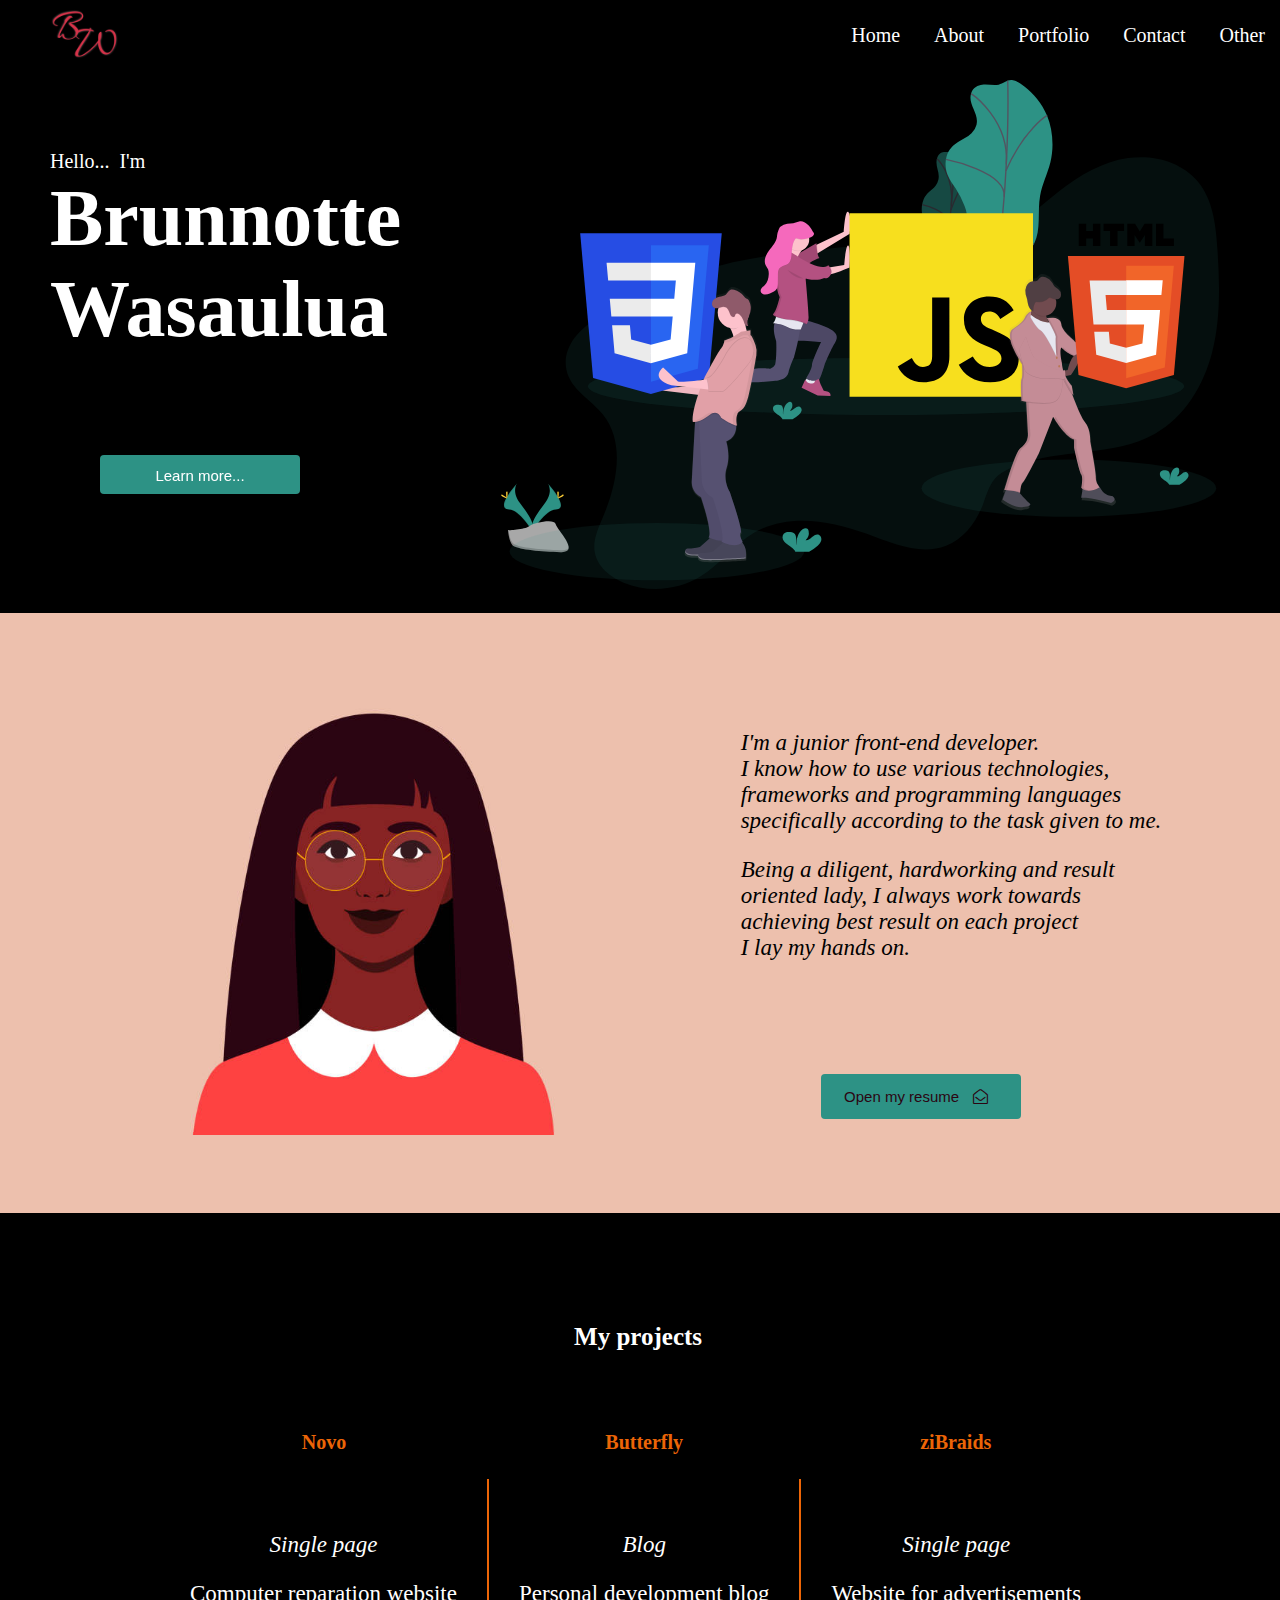
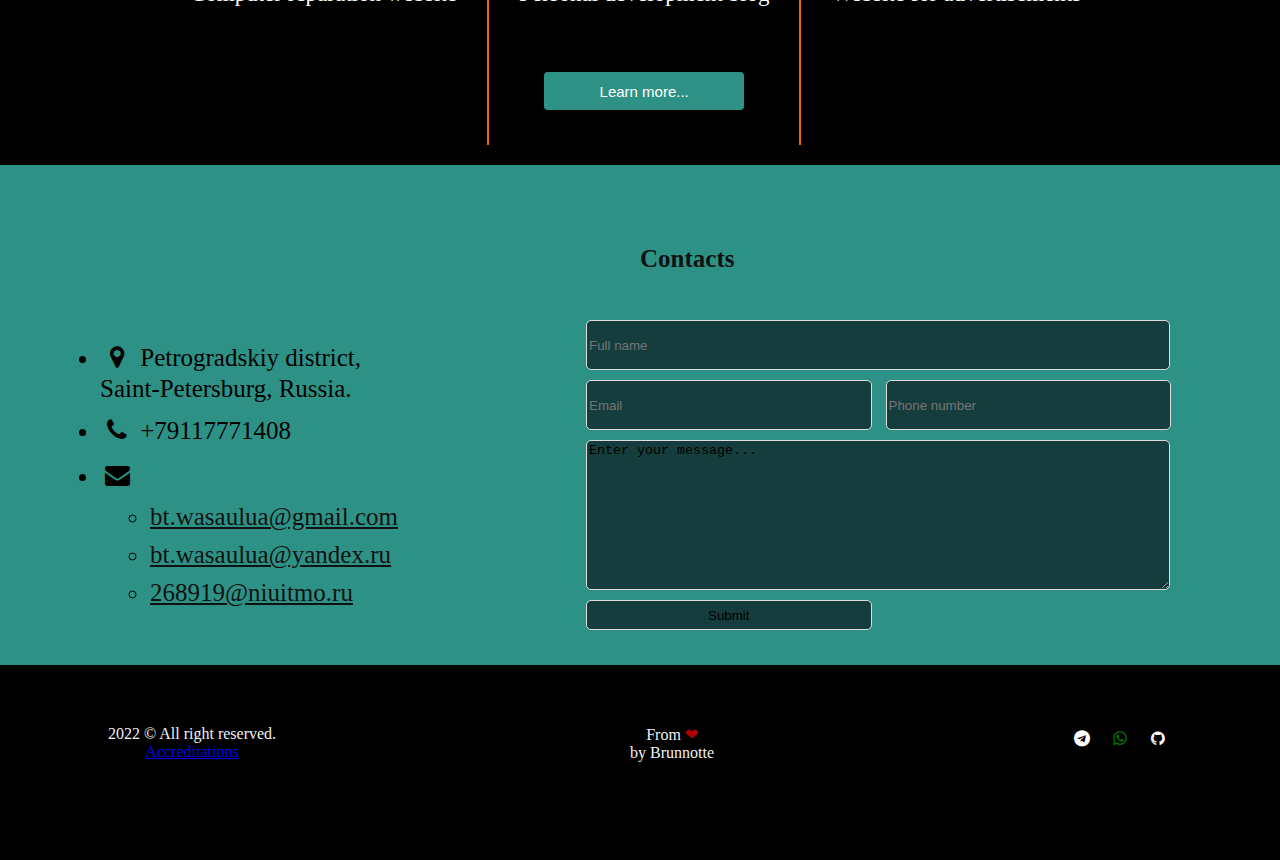
==== html/index.html @ e5dfdef2 "Initial commit" ====
<!DOCTYPE html>
<html lang="en-US">
    <head>
        <title>Brunnotte | Portfolio</title>
        <meta charset="UTF-8">
        <meta name="keywords" content="HTML, CSS, JavaScript">
        <meta name="author" content="Brunnotte Wasaulua ">
        <meta name="viewport" content="width=device-width, initial-scale=1.0">
        <link rel="stylesheet" href="/css/index.css">
        <link rel="stylesheet" href="https://cdnjs.cloudflare.com/ajax/libs/font-awesome/4.7.0/css/font-awesome.min.css">
        <script src="/js/index.js" type="text/javascript"></script>
    </head>
    <body>

    <!--  header -->
    <header>
        <nav id="nav" class=" nav nav-container">
            <img src="/img/logo.png" alt="logo" class="logo">
                <ul>
                    <li><a href="#home">Home</a></li>
                    <li><a href="#about-me">About</a></li>
                    <li><a href="#projects">Portfolio</a></li>
                    <li><a href="#contacts">Contact</a></li>
                    <li><a href="/html/Other.html" target="_blank">Other</a></li>
                </ul>
        </nav>
    </header>

    <!-- Main menu -->
    <!-- 1. Home -->
    <div id="home" class="header flex-container ">
        <div class="myName">
            <p>Hello... &nbsp;I'm<br/><strong>Brunnotte<br/>Wasaulua</strong><br/></p>
            <p></p>
            <button>
                <a href="#about-me" style="vertical-align:middle; color: white"><span>Learn more...</span></a>
            </button>
        </div>
        <div class="frontend-img">
            <img src="/img/front.svg" alt="js-htm-css-illustration">
        </div>
    </div>

    <!-- 2. About me -->
    <div id="about-me" class="about-me">
        <div>
            <table>
                <tr>
                    <td class="icons">
                        <img src="/img/avatar2.jpg" alt="avatar" class="icon-avatar">
                    </td>
                    <p></p>
                    <td><i><p></p>I'm a junior front-end developer.<br/>
                        I know how to use various technologies,<br/>
                        frameworks and programming languages<br/>
                        specifically according to the task given to me.
                        <p></p>
                            Being a diligent, hardworking and
                            result <br/>oriented lady, I always work towards<br/>
                            achieving best result on each project <br/>I lay my hands on.</i>
                        <p></p>
                        <button class="see-more" onclick="open()">Open my resume
                            <i class="fa fa-envelope-open-o"></i>
                        </button>
                    </td>
                </tr>
            </table>
        </div>
    </div>

            <!-- 4. Projects -->
    <div id="projects" class="flex-container">
        <table>
            <caption><strong>My projects</strong></caption>
            <tr>
                <th>Novo</th>
                <th>Butterfly</th>
                <th>ziBraids</th>
            </tr>
            <tr>
                <td>
                    <p><i>Single page</i></p>
                    Computer reparation website
                </td>
                <td>
                    <p><i>Blog</i></p>
                    Personal development blog
                </td>
                <td>
                    <p><i>Single page</i></p>
                    Website for advertisements
                </td>
            </tr>
            <tr>
                <td></td>
                <td>
                    <button>
                        <a href="/html/projects.html" style="vertical-align:middle; color: white"><span>Learn more...</span></a>
                    </button>
                </td><td></td>
            </tr>
        </table>
    </div>

            <!-- 4. Contacts -->
    <div id="contacts">
        <strong>Contacts</strong>
        <div class="contact flex-container">
            <div class="address display__column">
                <div class="street">
                    <ul>
                        <li><i class="fa fa-solid fa-map-marker"></i> Petrogradskiy district,<br/>
                            Saint-Petersburg, Russia.<br/>
                        </li>
                        <li>
                            <i class="fa fa-solid fa-phone"></i> +79117771408
                        </li>
                        <li>
                            <i class="fa fa-solid fa-envelope"></i>
                            <ul>
                                <li>
                                    <a href="mailto:bt.wasaulua@gmail.com">bt.wasaulua@gmail.com</a><br/>
                                </li>
                                <li>
                                    <a href="mailto:bt.wasaulua@yandex.ru">bt.wasaulua@yandex.ru</a><br/>
                                </li>
                                <li>
                                    <a href="mailto:268919@niuitmo.ru">268919@niuitmo.ru</a>
                                </li>
                            </ul>
                        </li>
                    </ul>
                </div>
            </div>
            <div class="message">
                <form class="flex-container display__column">
                    <div>
                        <label>
                            <input type="text" placeholder="Full name" required>
                        </label>
                    </div>
                    <div>
                        <label>
                            <input type="email" placeholder="Email">
                        </label>
                        <label>
                            <input type="tel" placeholder="Phone number">
                        </label></div>
                    <div>
                        <label>
                            <textarea>Enter your message...</textarea>
                        </label>
                    </div>
                    <div><input type="submit" class="submit" value="Submit" onclick="submit()"></div>
                </form>
            </div></div>
    </div>

    <!-- Footer -->
    <div id="footer" class="flex-container">
        <div class="copy">
            2022 &copy; All right reserved.<br/>
            <a href="/html/credit.html"
               target="popup"
               onclick="window.open('/html/credit.html','popup','width=400,height=400'); return false;">
                Accreditations
            </a>
        </div>
        <div class="from">From <span class="heart">&#10084;</span><br/>by Brunnotte</div>
        <div class="social-media">
            <a href="https://t.me/Sabahoth" class="fa fa-telegram"></a>
            <a href="#" class="fa fa-whatsapp"></a>
            <a href="https://github.com/sabahoth01" class="fa fa-github"></a>
        </div>
    </div>

    </body>
</html>
---- css/index.css ----
/* Responsive settings */

@import "/css/phones.css" screen and (min-width: 600px);
@import "/css/tablets.css" screen and (min-width: 768px);
@import "/css/laptop.css" screen and (min-width: 992px);

/* Extra large devices (large laptops and desktops, 1200px and up) */
@media only screen and (min-width: 1200px) {
    * {
        box-sizing: border-box;
    }

    body {
        font-family: "Times New Roman", cursive;
        margin: 0;
        padding: 0;
        background-color: black;
    }

    /* Scroll bar customized */
    ::-webkit-scrollbar {
        width: 15px;
    }

    /* Track */
    ::-webkit-scrollbar-track {
        box-shadow: inset 0 0 5px grey;
        border-radius: 20px;
    }

    /* Handle */
    ::-webkit-scrollbar-thumb {
        background: #333232;
        border-radius: 10px;
    }

    /* Handle on hover */
    ::-webkit-scrollbar-thumb:hover {
        background: #c0bfbf;
    }

    p, h3, b {
        color: white;
    }

    button {
        display: inline-block;
        border-radius: 4px;
        background-color: #2d9285;
        border: none;
        text-align: center;
        font-size: 15px;
        padding: 10px;
        width: 200px;
        transition: all 0.5s;
        cursor: pointer;
        margin: 5px;
    }

    .flex-container {
        display: flex;
        flex-wrap: nowrap;
        flex-direction: row;
    }

    /* header*/
    #nav {
        width: 100%;
        margin: 0;
        padding: 0;
        height: 70px;
    }

    .nav-container {
        background-color: black;
        text-align: center;
        position: fixed;
        top: 0;
    }

    .nav-container img {
        float: left;
        width: 70px;
        height: 70px;
        margin-left: 50px;
    }

    .logo {
        float: left;
    }

    .nav-container ul {
        list-style-type: none;
        padding: 0;
        margin: 0;
        overflow: hidden;
        display: block;
        vertical-align: top;
        float: right;
    }

    .nav-container li {
        padding: 0;
        margin: 0;
        height: 30px;
        display: inline;
    }

    .nav-container li a {
        color: white;
        font-size: 20px;
        text-decoration: none;
        line-height: 70px;
        padding: 25px 15px;
    }

    li a:hover:not(.active) {
        background-color: #1e1e1e;
    }

    /* Home */
    #home {
        padding-top: 80px;
        margin: 0 30px 0 30px;
        color: #f1f1f1;
    }

    #home p {
        font-size: 20px;
        padding: 0 50px 0 20px;
        margin-top: 70px;
    }

    #home strong {
        font-size: 80px;

    }

    #home img {
        width: 60vw;
        padding-left: 50px;

    }

    #home .frontend-img {
        float: right;
    }

    #home button {
        margin: 30px 0 0 70px;
    }

    button span {
        cursor: pointer;
        display: inline-block;
        position: relative;
        transition: 0.5s;
    }

    button span:after {
        content: '\00bb';
        position: absolute;
        opacity: 0;
        top: 0;
        right: -20px;
        transition: 0.5s;
    }

    button:hover span {
        padding-right: 25px;
    }

    button:hover span:after {
        opacity: 1;
        right: 0;
    }

    #about-me {
        background-color: #edc0ad;
        color: #f1f1f1;
    }

    /* About me */
    table {
        margin: 20px auto;
        color: white;
    }

    td {
        padding: 70px;
        font-size: 23px;
    }

    #about-me td {
        color: black;
        text-align: left;
    }

    #about-me img {
        width: 450px;
        margin-left: 30px;
    }

    #about-me button {
        margin: 90px 0 0 80px;
        color: #2b0512;

    }

    #about-me button:hover {
        background-color: #2b0512;
        color: white;
    }

    /* Projects */
    #projects {
        background-color: black;
    }

    #projects table {
        padding-left: 50px;
        margin-left: 160px;
        border-collapse: collapse;
        text-align: center;
    }

    #projects td{
        padding: 30px;
    }

    th {
        margin: 25px;
        padding: 25px;
        font-size: 20px;
        color: #ec6507;
    }

    caption {
        margin: 10px 5px 55px 10px;
        padding-top: 60px;
        font-size: 25px;
        color: #ffffff;
    }

    #projects td:nth-child(1) {
        border-right: 2px solid #ec6507;
    }

    #projects td:nth-child(2) {
        border-right: 2px solid #ec6507;
    }

    /* Contact */
    #contacts {
        background-color: #2d9285;
        margin: 0 auto;
        padding: 50px;
        height: 500px;
        color: black;
    }

    #contacts .display__column {
        display: flex;
        flex-direction: column;
        margin: 100px 0;
    }

    #contacts li {
        margin: 10px;
    }

    #contacts a {
        color: #111111;
    }

    #contacts a:hover {
        background-color: #07e4ec;
        color: darkblue;
    }

    #contacts strong {
        font-size: 25px;
        padding-top: 30px;
        left: 50%;
        position: absolute;
        color: #111111;
    }

    .message {
        flex: 55%;
        line-height: 5px;
    }

    input[type = text] {
        margin: 5px;
        width: 90%;
        height: 50px;
        background-color: #153d3d;
    }

    input[type = email], input[type = tel] {
        width: 44%;
        margin: 5px;
        height: 50px;
        background-color: #153d3d;
    }

    textarea {
        margin: 5px;
        width: 90%;
        height: 150px;
        background-color: #153d3d;
    }

    input[type = submit] {
        margin: 5px;
        width: 44%;
        height: 30px;
        background-color: #153d3d;
    }

    input[type=text], textarea, input[type = email], input[type = tel], input[type=submit] {
        -webkit-transition: all 0.30s ease-in-out;
        -moz-transition: all 0.30s ease-in-out;
        -ms-transition: all 0.30s ease-in-out;
        -o-transition: all 0.30s ease-in-out;
        outline: none;
        border: 1px solid #DDDDDD;
        border-radius: 5px;
    }

    input[type=text]:focus, textarea:focus, input[type = email]:focus, input[type = tel]:focus {
        box-shadow: 0 0 5px rgb(236, 101, 7);
        padding: 3px 0 3px 3px;
        margin: 5px 1px 3px 0;
        border: 1px solid rgb(236, 101, 7);
    }

    .address {
        flex: 45%;
    }

    .street {
        font-size: 25px;
    }

    /* Footer */
    #footer {
        background-color: rgba(0, 0, 0, 0.97);
        color: #f1f1f1;
        margin: 30px 0;
        height: 15vh;
        padding: 30px 0;
        text-align: center;
    }

    .copy {
        flex: 30%;
    }

    .from {
        flex: 45%;
    }

    .social-media {
        flex: 25%;
    }

    .heart {
        color: #b30000;
    }

    .fa {
        font-size: 30px;
        width: 30px;
        text-align: center;
        text-decoration: none;
        margin: 5px 2px;
    }


    .fa:hover {
        opacity: 0.7;
    }

    .fa-github, .fa-telegram {
        color: white;
    }

    .fa-whatsapp {
        color: green;
    }
}
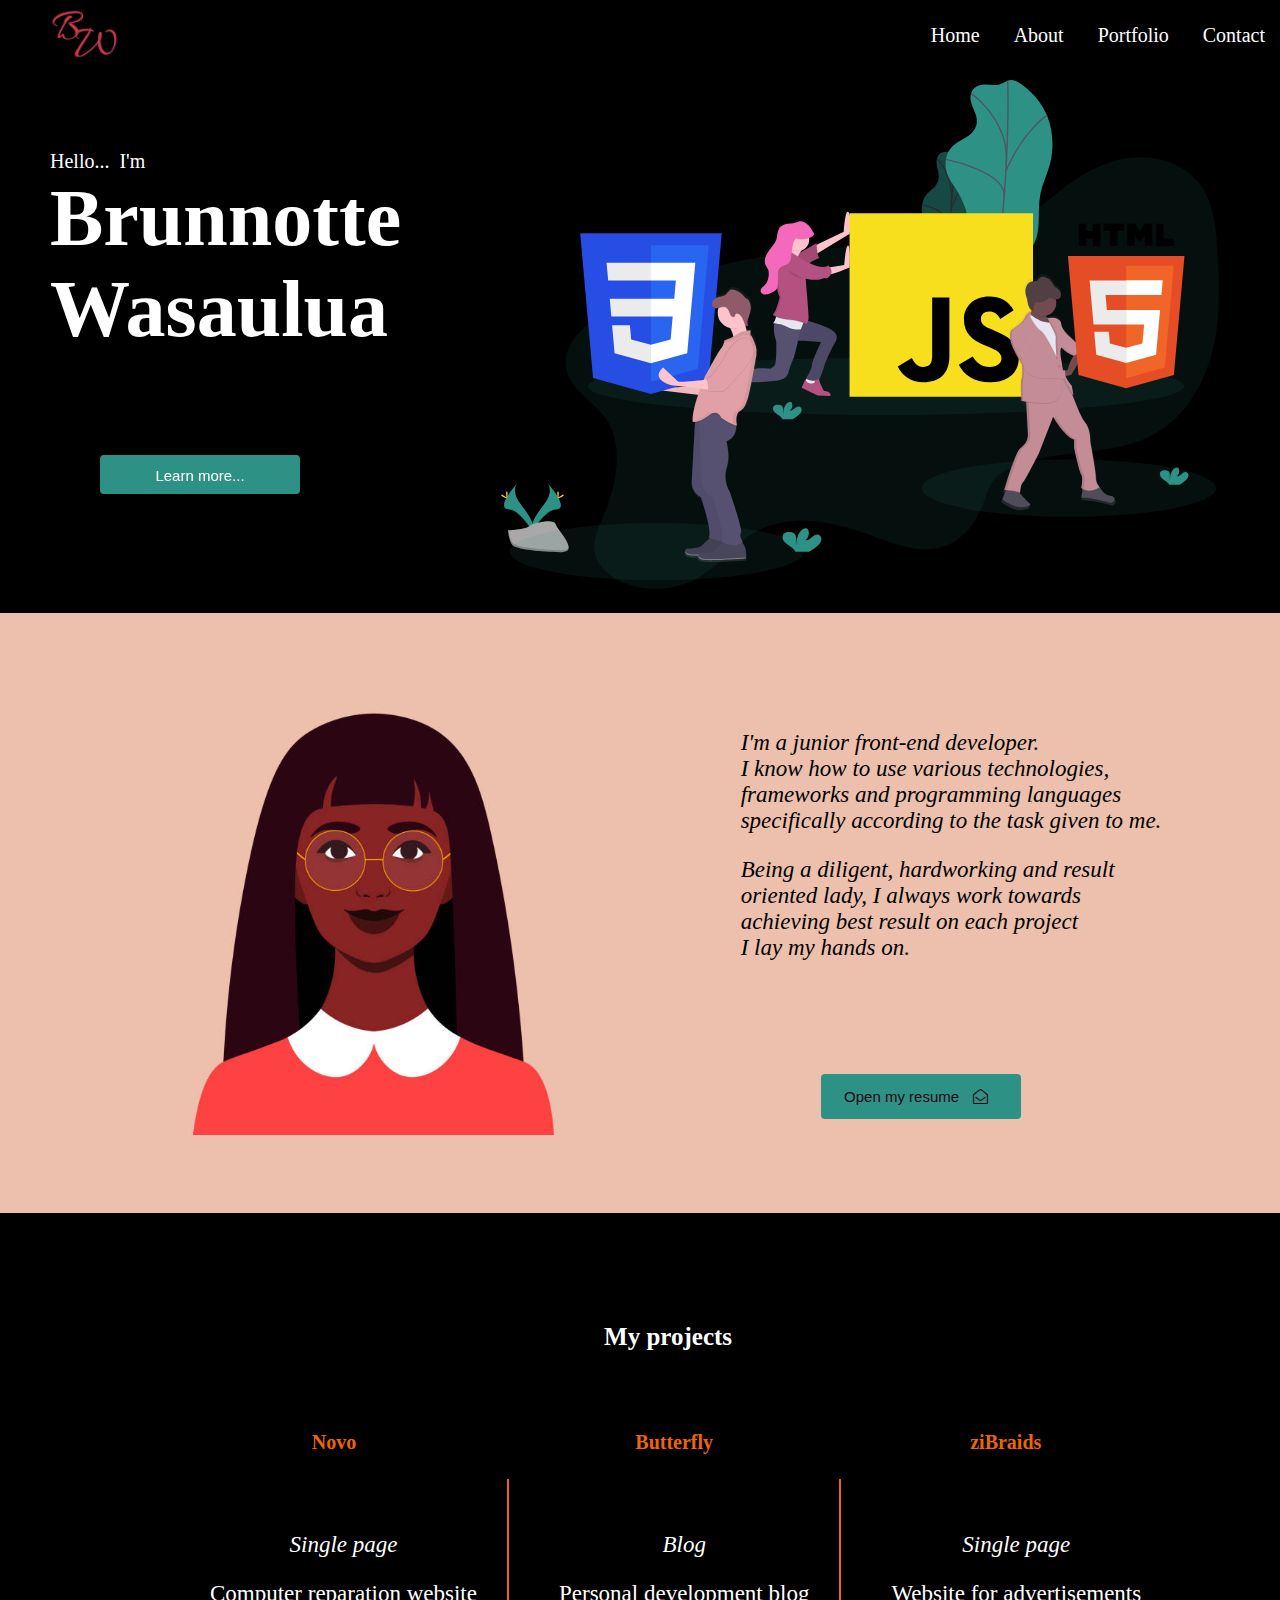
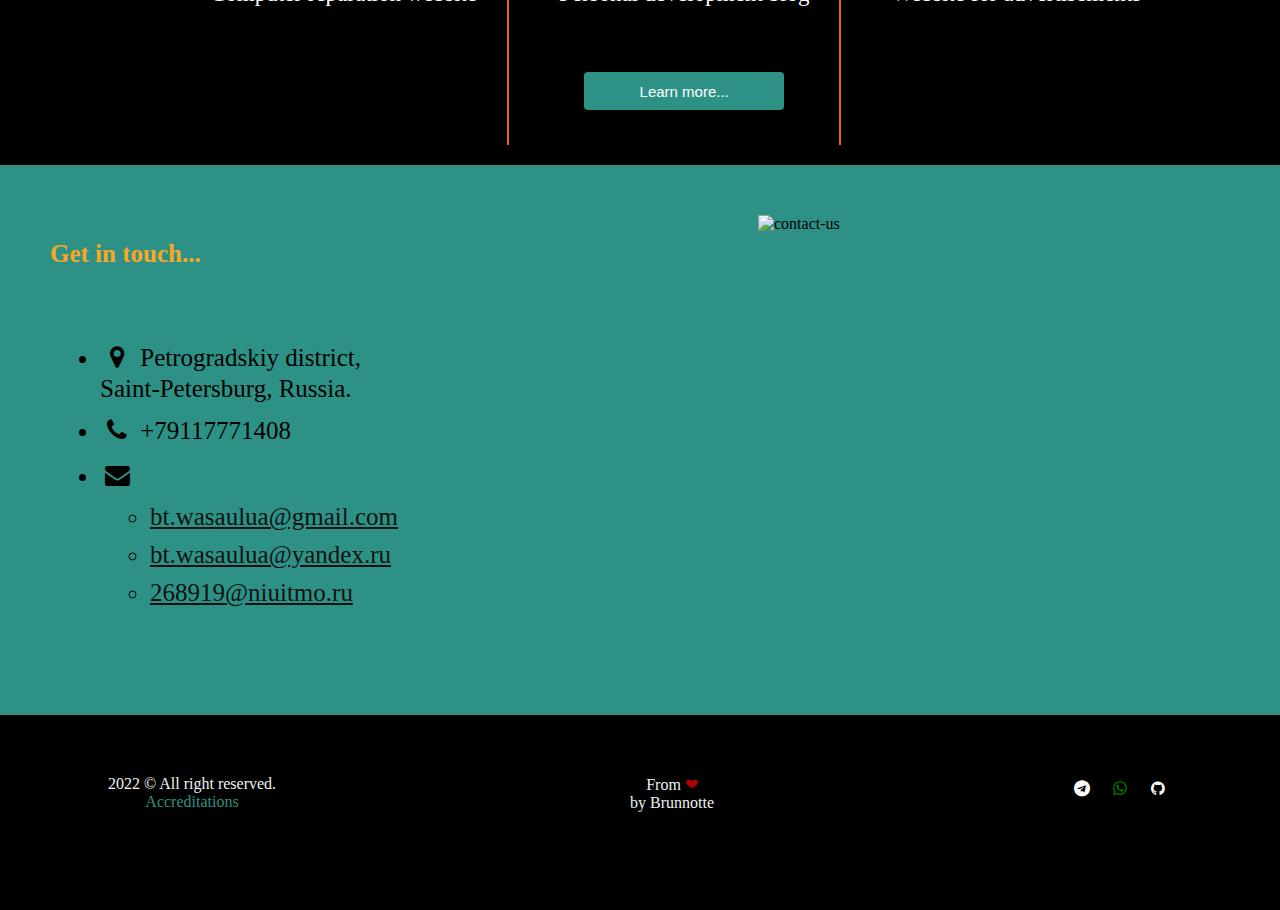
==== commit 1193d919: "Updated contact and credit page" ====
--- a/html/index.html
+++ b/html/index.html
@@ -21,7 +21,7 @@
                     <li><a href="#about-me">About</a></li>
                     <li><a href="#projects">Portfolio</a></li>
                     <li><a href="#contacts">Contact</a></li>
-                    <li><a href="/html/Other.html" target="_blank">Other</a></li>
+                    <!--<li><a href="/html/Other.html" target="_blank">Other</a></li>-->
                 </ul>
         </nav>
     </header>
@@ -59,8 +59,8 @@
                             result <br/>oriented lady, I always work towards<br/>
                             achieving best result on each project <br/>I lay my hands on.</i>
                         <p></p>
-                        <button class="see-more" onclick="open()">Open my resume
-                            <i class="fa fa-envelope-open-o"></i>
+                        <button class="see-more"><a href="/doc/resume.pdf" target="_blank">Open my resume
+                            <i class="fa fa-envelope-open-o"></i></a>
                         </button>
                     </td>
                 </tr>
@@ -104,7 +104,7 @@
 
             <!-- 4. Contacts -->
     <div id="contacts">
-        <strong>Contacts</strong>
+        <strong>Get in touch...</strong>
         <div class="contact flex-container">
             <div class="address display__column">
                 <div class="street">
@@ -132,7 +132,10 @@
                     </ul>
                 </div>
             </div>
-            <div class="message">
+            <div class="contact-us">
+                <img src="/img/contact.svg" alt="contact-us">
+            </div>
+           <!-- <div class="message">
                 <form class="flex-container display__column">
                     <div>
                         <label>
@@ -153,7 +156,8 @@
                     </div>
                     <div><input type="submit" class="submit" value="Submit" onclick="submit()"></div>
                 </form>
-            </div></div>
+            </div>-->
+            </div>
     </div>
 
     <!-- Footer -->
--- a/css/index.css
+++ b/css/index.css
@@ -1,5 +1,4 @@
 /* Responsive settings */
-
 @import "/css/phones.css" screen and (min-width: 600px);
 @import "/css/tablets.css" screen and (min-width: 768px);
 @import "/css/laptop.css" screen and (min-width: 992px);
@@ -201,15 +200,21 @@
         margin-left: 30px;
     }
 
+    #about-me a{
+        text-decoration: none;
+        color: #2b0512;
+    }
+
+    #about-me a:hover{
+        color: white;
+    }
+
     #about-me button {
         margin: 90px 0 0 80px;
-        color: #2b0512;
-
     }
 
     #about-me button:hover {
         background-color: #2b0512;
-        color: white;
     }
 
     /* Projects */
@@ -225,7 +230,8 @@
     }
 
     #projects td{
-        padding: 30px;
+        padding: 30px 30px 30px 50px;
+
     }
 
     th {
@@ -255,7 +261,7 @@
         background-color: #2d9285;
         margin: 0 auto;
         padding: 50px;
-        height: 500px;
+        height: 550px;
         color: black;
     }
 
@@ -280,10 +286,10 @@
 
     #contacts strong {
         font-size: 25px;
-        padding-top: 30px;
-        left: 50%;
+        padding-top: 25px;
+       /* left: 50%;*/
         position: absolute;
-        color: #111111;
+        color: #f8a726;
     }
 
     .message {
@@ -317,6 +323,17 @@
         width: 44%;
         height: 30px;
         background-color: #153d3d;
+        cursor: pointer;
+    }
+
+    .submit:hover{
+        background-color: #ec6507;
+        color: white;
+    }
+
+    .submit:active {
+        box-shadow: 0 5px #070707;
+        transform: translateY(8px);
     }
 
     input[type=text], textarea, input[type = email], input[type = tel], input[type=submit] {
@@ -337,7 +354,10 @@
     }
 
     .address {
-        flex: 45%;
+        flex: 60%;
+    }
+    .contact-us{
+        flex: 40%;
     }
 
     .street {
@@ -358,6 +378,15 @@
         flex: 30%;
     }
 
+    .copy a{
+        text-decoration: none;
+        color: #2d9285;
+    }
+
+    .copy a:hover {
+        color: white;
+    }
+
     .from {
         flex: 45%;
     }
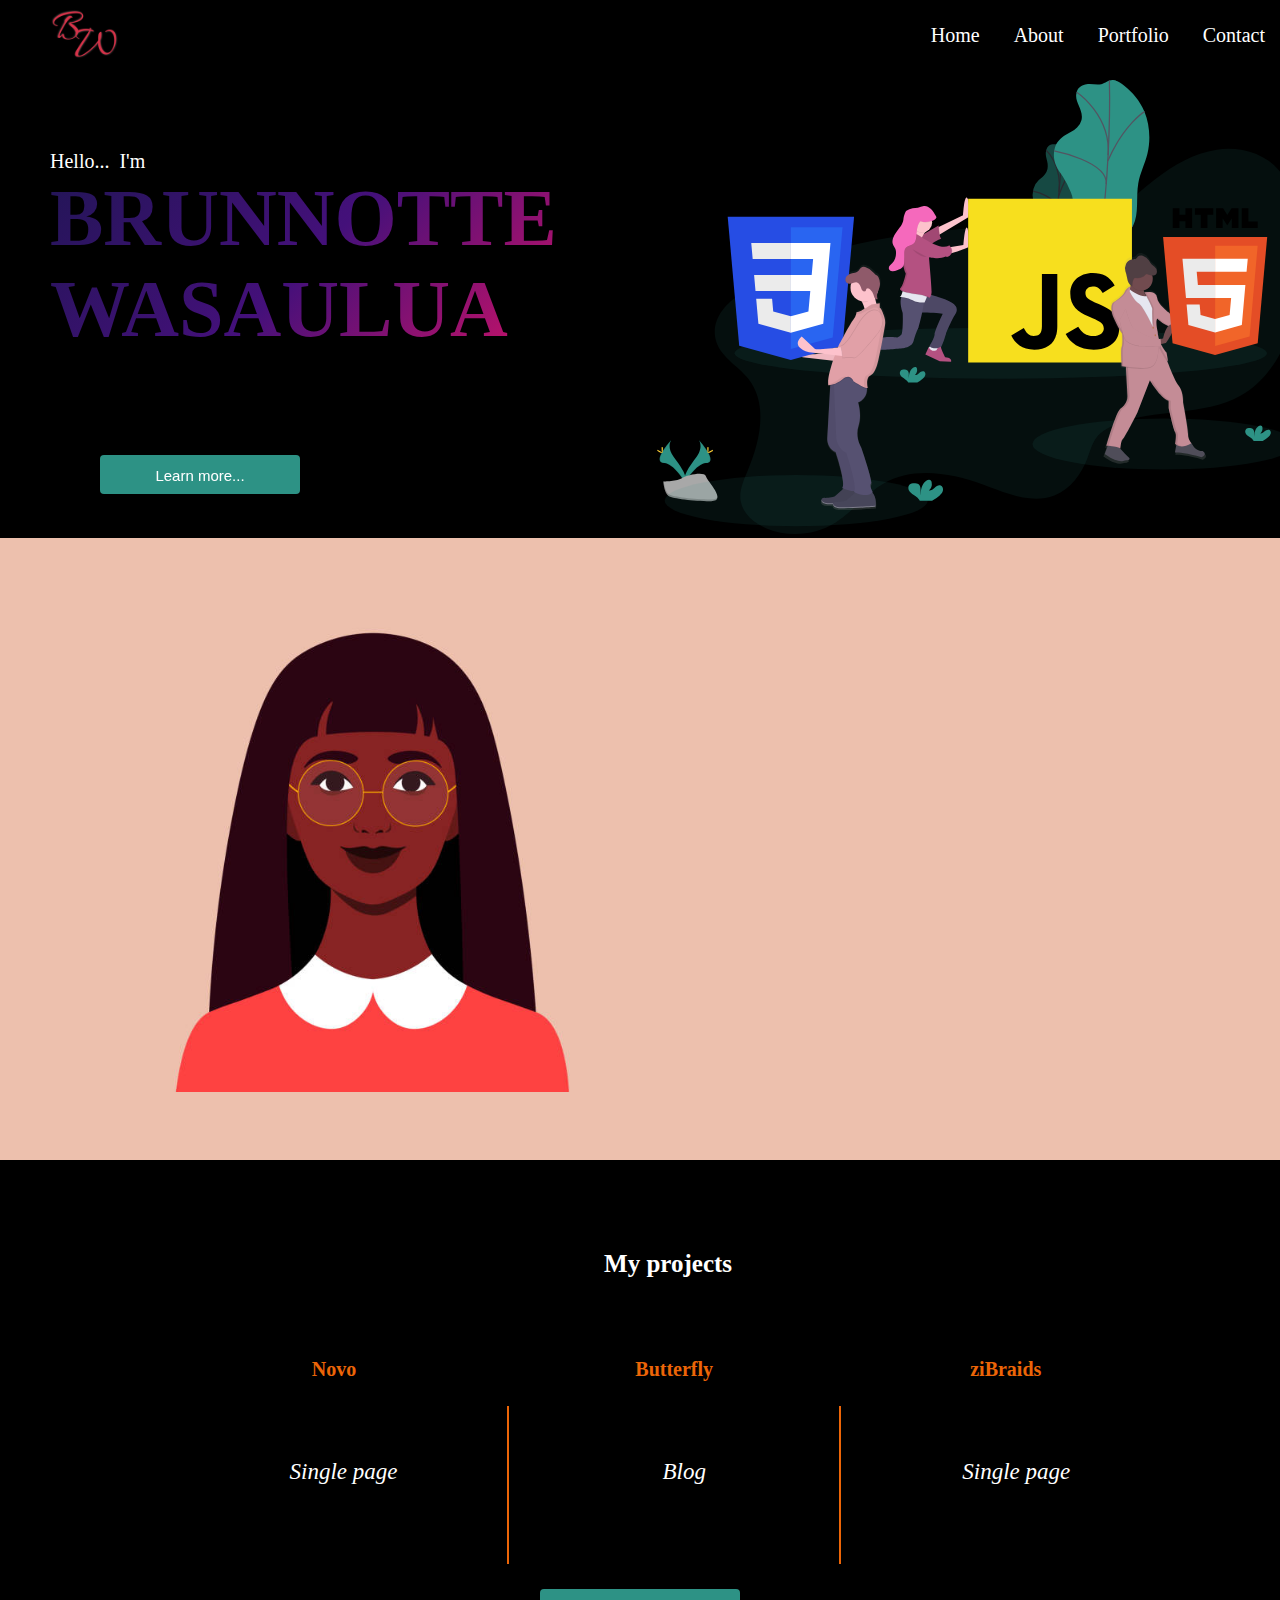
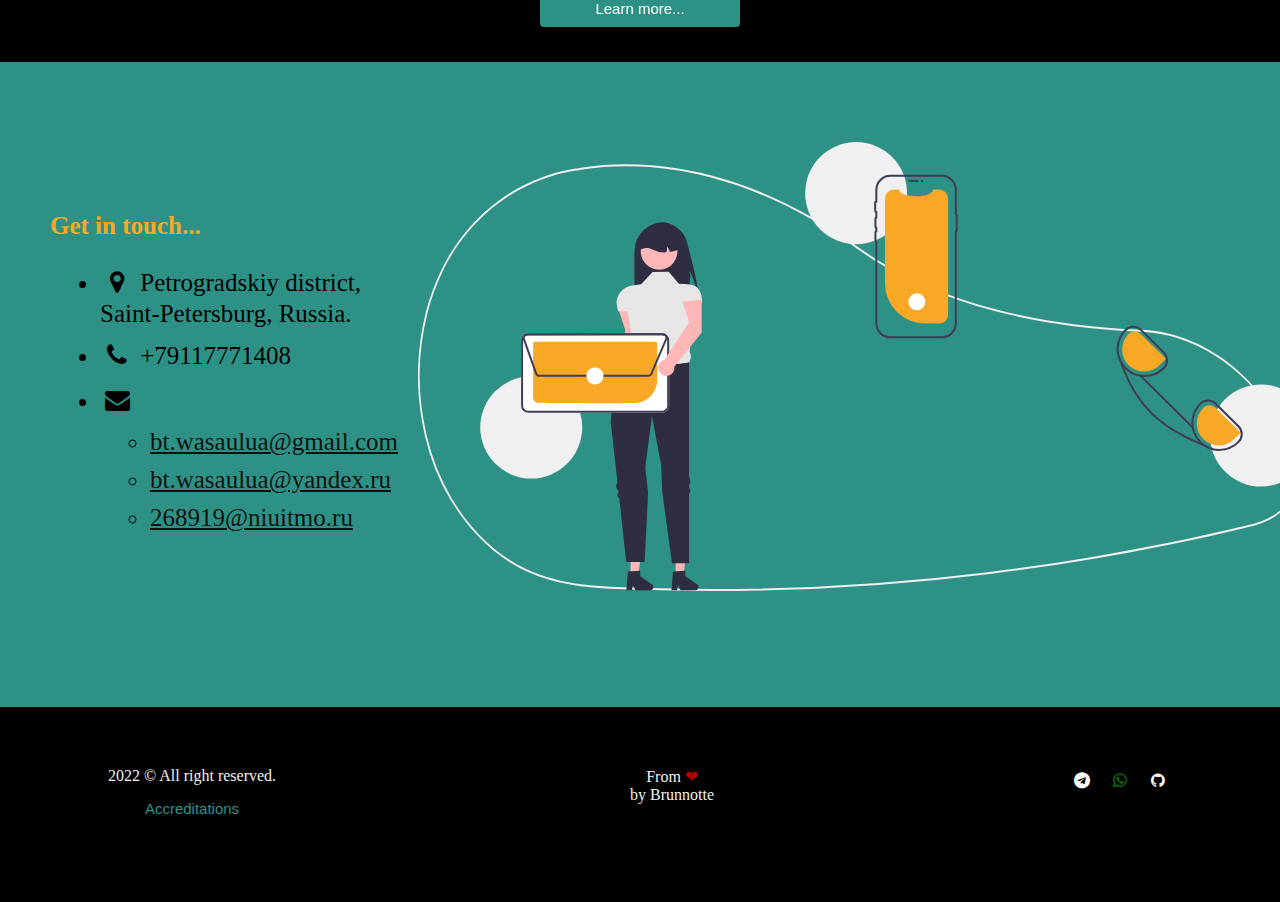
==== commit da41eae5: "Updated contact and delete credit page, instead i added modal. Made a media query only for min-width" ====
--- a/html/index.html
+++ b/html/index.html
@@ -1,11 +1,12 @@
 <!DOCTYPE html>
-<html lang="en-US">
+<html lang="en-US" xmlns="http://www.w3.org/1999/html" xmlns="http://www.w3.org/1999/html">
     <head>
-        <title>Brunnotte | Portfolio</title>
         <meta charset="UTF-8">
         <meta name="keywords" content="HTML, CSS, JavaScript">
         <meta name="author" content="Brunnotte Wasaulua ">
         <meta name="viewport" content="width=device-width, initial-scale=1.0">
+        <title>Brunnotte | Portfolio</title>
+        <link rel="icon" type="image/x-icon" href="/img/favicon.ico">
         <link rel="stylesheet" href="/css/index.css">
         <link rel="stylesheet" href="https://cdnjs.cloudflare.com/ajax/libs/font-awesome/4.7.0/css/font-awesome.min.css">
         <script src="/js/index.js" type="text/javascript"></script>
@@ -21,7 +22,6 @@
                     <li><a href="#about-me">About</a></li>
                     <li><a href="#projects">Portfolio</a></li>
                     <li><a href="#contacts">Contact</a></li>
-                    <!--<li><a href="/html/Other.html" target="_blank">Other</a></li>-->
                 </ul>
         </nav>
     </header>
@@ -30,7 +30,8 @@
     <!-- 1. Home -->
     <div id="home" class="header flex-container ">
         <div class="myName">
-            <p>Hello... &nbsp;I'm<br/><strong>Brunnotte<br/>Wasaulua</strong><br/></p>
+            <p>Hello... &nbsp;I'm<br/>
+                <strong class="animated">Brunnotte<br/>Wasaulua</strong><br/></p>
             <p></p>
             <button>
                 <a href="#about-me" style="vertical-align:middle; color: white"><span>Learn more...</span></a>
@@ -43,33 +44,32 @@
 
     <!-- 2. About me -->
     <div id="about-me" class="about-me">
-        <div>
-            <table>
-                <tr>
-                    <td class="icons">
-                        <img src="/img/avatar2.jpg" alt="avatar" class="icon-avatar">
-                    </td>
-                    <p></p>
-                    <td><i><p></p>I'm a junior front-end developer.<br/>
-                        I know how to use various technologies,<br/>
-                        frameworks and programming languages<br/>
-                        specifically according to the task given to me.
-                        <p></p>
-                            Being a diligent, hardworking and
-                            result <br/>oriented lady, I always work towards<br/>
-                            achieving best result on each project <br/>I lay my hands on.</i>
-                        <p></p>
-                        <button class="see-more"><a href="/doc/resume.pdf" target="_blank">Open my resume
-                            <i class="fa fa-envelope-open-o"></i></a>
-                        </button>
-                    </td>
-                </tr>
-            </table>
-        </div>
-    </div>
-
-            <!-- 4. Projects -->
-    <div id="projects" class="flex-container">
+        <div class="flex-container">
+            <div class="icons">
+                <img src="/img/avatar2.jpg" alt="avatar" class="icon-avatar ">
+            </div>
+
+            <div class="about-me__text">
+                <i><p></p>I'm a junior front-end developer.<br/>
+                I know how to use various technologies,<br/>
+                frameworks and programming languages<br/>
+                specifically according to the task given to me.
+                <p></p>
+                Being a diligent, hardworking and
+                result <br/>oriented lady, I always work towards<br/>
+                achieving best result on each project <br/>I lay my hands on.</i><br/>
+                <p>
+                    <a href="/doc/resume.pdf" target="_blank">Open my resume
+                        <i class="fa fa-envelope-open-o"></i>
+                    </a>
+                </p>
+            </div>
+        </div>
+    </div>
+
+    <!-- 4. Projects -->
+    <div id="projects" class=" display__column">
+        <div class="project-table">
         <table>
             <caption><strong>My projects</strong></caption>
             <tr>
@@ -91,23 +91,23 @@
                     Website for advertisements
                 </td>
             </tr>
-            <tr>
-                <td></td>
-                <td>
-                    <button>
-                        <a href="/html/projects.html" style="vertical-align:middle; color: white"><span>Learn more...</span></a>
-                    </button>
-                </td><td></td>
-            </tr>
         </table>
+        </div>
+        <div class="see-more">
+            <button>
+                <a href="/html/projects.html" target="_blank" style="vertical-align:middle; color: white">
+                    <span>Learn more...</span>
+                </a>
+            </button>
+        </div>
     </div>
 
             <!-- 4. Contacts -->
     <div id="contacts">
-        <strong>Get in touch...</strong>
         <div class="contact flex-container">
             <div class="address display__column">
                 <div class="street">
+                    <strong>Get in touch...</strong>
                     <ul>
                         <li><i class="fa fa-solid fa-map-marker"></i> Petrogradskiy district,<br/>
                             Saint-Petersburg, Russia.<br/>
@@ -160,15 +160,15 @@
             </div>
     </div>
 
+
     <!-- Footer -->
     <div id="footer" class="flex-container">
         <div class="copy">
             2022 &copy; All right reserved.<br/>
-            <a href="/html/credit.html"
-               target="popup"
-               onclick="window.open('/html/credit.html','popup','width=400,height=400'); return false;">
+            <!-- modal -->
+            <button id="btn-modal" onclick="open_modal()">
                 Accreditations
-            </a>
+            </button>
         </div>
         <div class="from">From <span class="heart">&#10084;</span><br/>by Brunnotte</div>
         <div class="social-media">
@@ -178,5 +178,24 @@
         </div>
     </div>
 
+    <div id="myModal" class="modal">
+
+        <!-- Modal content -->
+        <div class="modal-content">
+            <span class="close">&times;</span>
+            <!-- Modal header -->
+            <strong class="modal-header">Accreditations</strong><br/>
+            <div>
+                <strong>
+                    <br/>Illustrations and avatars used in this portfolio are copyright free and were downloaded from:
+                </strong>
+                <ul>
+                    <li><a href="https://undraw.co/search">undraw</a><br/></li>
+                    <li><a href='https://www.freepik.com/vectors/'>freepik</a></li>
+                    <li><a href="https://giphy.com/gifs/Pluralsight-computer-technology-coding-L1R1tvI9svkIWwpVYr">via GIPHY</a></li>
+                </ul>
+            </div>
+        </div>
+    </div>
     </body>
 </html>--- a/css/index.css
+++ b/css/index.css
@@ -1,19 +1,29 @@
-/* Responsive settings */
-@import "/css/phones.css" screen and (min-width: 600px);
-@import "/css/tablets.css" screen and (min-width: 768px);
-@import "/css/laptop.css" screen and (min-width: 992px);
-
-/* Extra large devices (large laptops and desktops, 1200px and up) */
-@media only screen and (min-width: 1200px) {
+
+@media only screen and (min-width: 992px) {
     * {
         box-sizing: border-box;
     }
 
-    body {
+    body{
         font-family: "Times New Roman", cursive;
         margin: 0;
         padding: 0;
         background-color: black;
+        overflow-x: hidden;
+        animation: fadeInAnimation;
+        animation-delay: 2s;
+        animation-duration: 5s;
+        animation-iteration-count: 1;
+        animation-fill-mode: forwards;
+    }
+
+    @keyframes fadeInAnimation {
+        0% {
+            opacity: 0;
+        }
+        100% {
+            opacity: 1;
+        }
     }
 
     /* Scroll bar customized */
@@ -35,7 +45,7 @@
 
     /* Handle on hover */
     ::-webkit-scrollbar-thumb:hover {
-        background: #c0bfbf;
+        background: #385a64;
     }
 
     p, h3, b {
@@ -135,14 +145,48 @@
 
     }
 
+    .animated
+    {
+        text-transform: uppercase;
+        background-image: linear-gradient(
+                -225deg,
+                #231557 0%,
+                #44107a 29%,
+                #ff1361 67%,
+                #fff800 100%
+        );
+        background-clip: border-box;
+        background-size: 200% auto;
+        color: #fff;
+        text-fill-color: transparent;
+        -webkit-background-clip: text;
+        -webkit-text-fill-color: transparent;
+        animation: textclip 2s linear 3;
+        display: inline-block;
+    }
+
+    @keyframes textclip {
+        to {
+            background-position: 200% center;
+        }
+    }
+
     #home img {
-        width: 60vw;
+        width: 54vw;
         padding-left: 50px;
-
     }
 
     #home .frontend-img {
         float: right;
+        position: relative;
+        animation-name: frontend-img;
+        animation-duration: 4s;
+    }
+
+    @keyframes frontend-img {
+        0%   { left:0; top:0;}
+        50%  { left:200px; top:0px;}
+        100% { left:0px; top:0px;}
     }
 
     #home button {
@@ -176,50 +220,61 @@
 
     #about-me {
         background-color: #edc0ad;
-        color: #f1f1f1;
     }
 
     /* About me */
+
+    .icons{
+        flex: 40%;
+        margin-left: 10%;
+        padding: 5% 0;
+    }
+
+    #about-me img {
+        width: 85%;
+    }
+
+    .about-me__text{
+        flex: 40%;
+        padding-top: 12%;
+        position: relative;
+        transform: translateY(150px);
+        opacity: 0;
+        transition: 1s all ease;
+        font-size: 25px;
+    }
+
+    .about-me__text.active{
+        transform: translateY(0);
+        opacity: 1;
+    }
+
+    #about-me a{
+        text-decoration: none;
+        color: #2b0512;
+        background-color: black;
+        padding: 10px;
+        border-radius: 5px;
+    }
+
+    #about-me a:hover{
+        color: #f8a21a;
+    }
+
+    /* Projects */
+    #projects {
+        background-color: black;
+        height: auto;
+    }
+
     table {
         margin: 20px auto;
-        color: white;
     }
 
     td {
         padding: 70px;
         font-size: 23px;
-    }
-
-    #about-me td {
-        color: black;
-        text-align: left;
-    }
-
-    #about-me img {
-        width: 450px;
-        margin-left: 30px;
-    }
-
-    #about-me a{
-        text-decoration: none;
-        color: #2b0512;
-    }
-
-    #about-me a:hover{
-        color: white;
-    }
-
-    #about-me button {
-        margin: 90px 0 0 80px;
-    }
-
-    #about-me button:hover {
-        background-color: #2b0512;
-    }
-
-    /* Projects */
-    #projects {
-        background-color: black;
+
     }
 
     #projects table {
@@ -256,12 +311,17 @@
         border-right: 2px solid #ec6507;
     }
 
+    #projects .see-more{
+        text-align: center;
+        margin-bottom: 30px;
+    }
+
     /* Contact */
     #contacts {
         background-color: #2d9285;
         margin: 0 auto;
+        height: auto;
         padding: 50px;
-        height: 550px;
         color: black;
     }
 
@@ -271,6 +331,10 @@
         margin: 100px 0;
     }
 
+    #contacts img{
+        padding-top: 30px;
+    }
+
     #contacts li {
         margin: 10px;
     }
@@ -286,9 +350,8 @@
 
     #contacts strong {
         font-size: 25px;
-        padding-top: 25px;
+        padding-top: 35px;
        /* left: 50%;*/
-        position: absolute;
         color: #f8a726;
     }
 
@@ -374,16 +437,72 @@
         text-align: center;
     }
 
+    /* The Modal (background) */
+    .modal {
+        display: none; /* Hidden by default */
+        position: fixed; /* Stay in place */
+        z-index: 1; /* Sit on top */
+        padding-top: 100px; /* Location of the box */
+        left: 0;
+        top: 0;
+        width: 100%; /* Full width */
+        height: 100%; /* Full height */
+        overflow: auto; /* Enable scroll if needed */
+        background-color: rgb(0,0,0); /* Fallback color */
+        background-color: rgba(0,0,0,0.4); /* Black w/ opacity */
+        font-size: 23px;
+        color: black;
+    }
+
+    /* Modal Content */
+    .modal-content {
+        background-color: #fefefe;
+        margin: auto;
+        padding: 20px;
+        border: 1px solid #888;
+        width: 80%;
+        color: black;
+    }
+
+    /* The Close Button */
+    .close {
+        color: #aaaaaa;
+        float: right;
+        font-size: 28px;
+        font-weight: bold;
+    }
+
+    .close:hover,
+    .close:focus {
+        color: #000;
+        text-decoration: none;
+        cursor: pointer;
+    }
+
+
+    #footer button {
+        background: black;
+        border: none;
+        cursor: pointer;
+    }
+
+    .close:hover,
+    .close:focus {
+        color: #000;
+        text-decoration: none;
+        cursor: pointer;
+    }
+
     .copy {
         flex: 30%;
     }
 
-    .copy a{
+    .copy button{
         text-decoration: none;
         color: #2d9285;
     }
 
-    .copy a:hover {
+    .copy button:hover {
         color: white;
     }
 
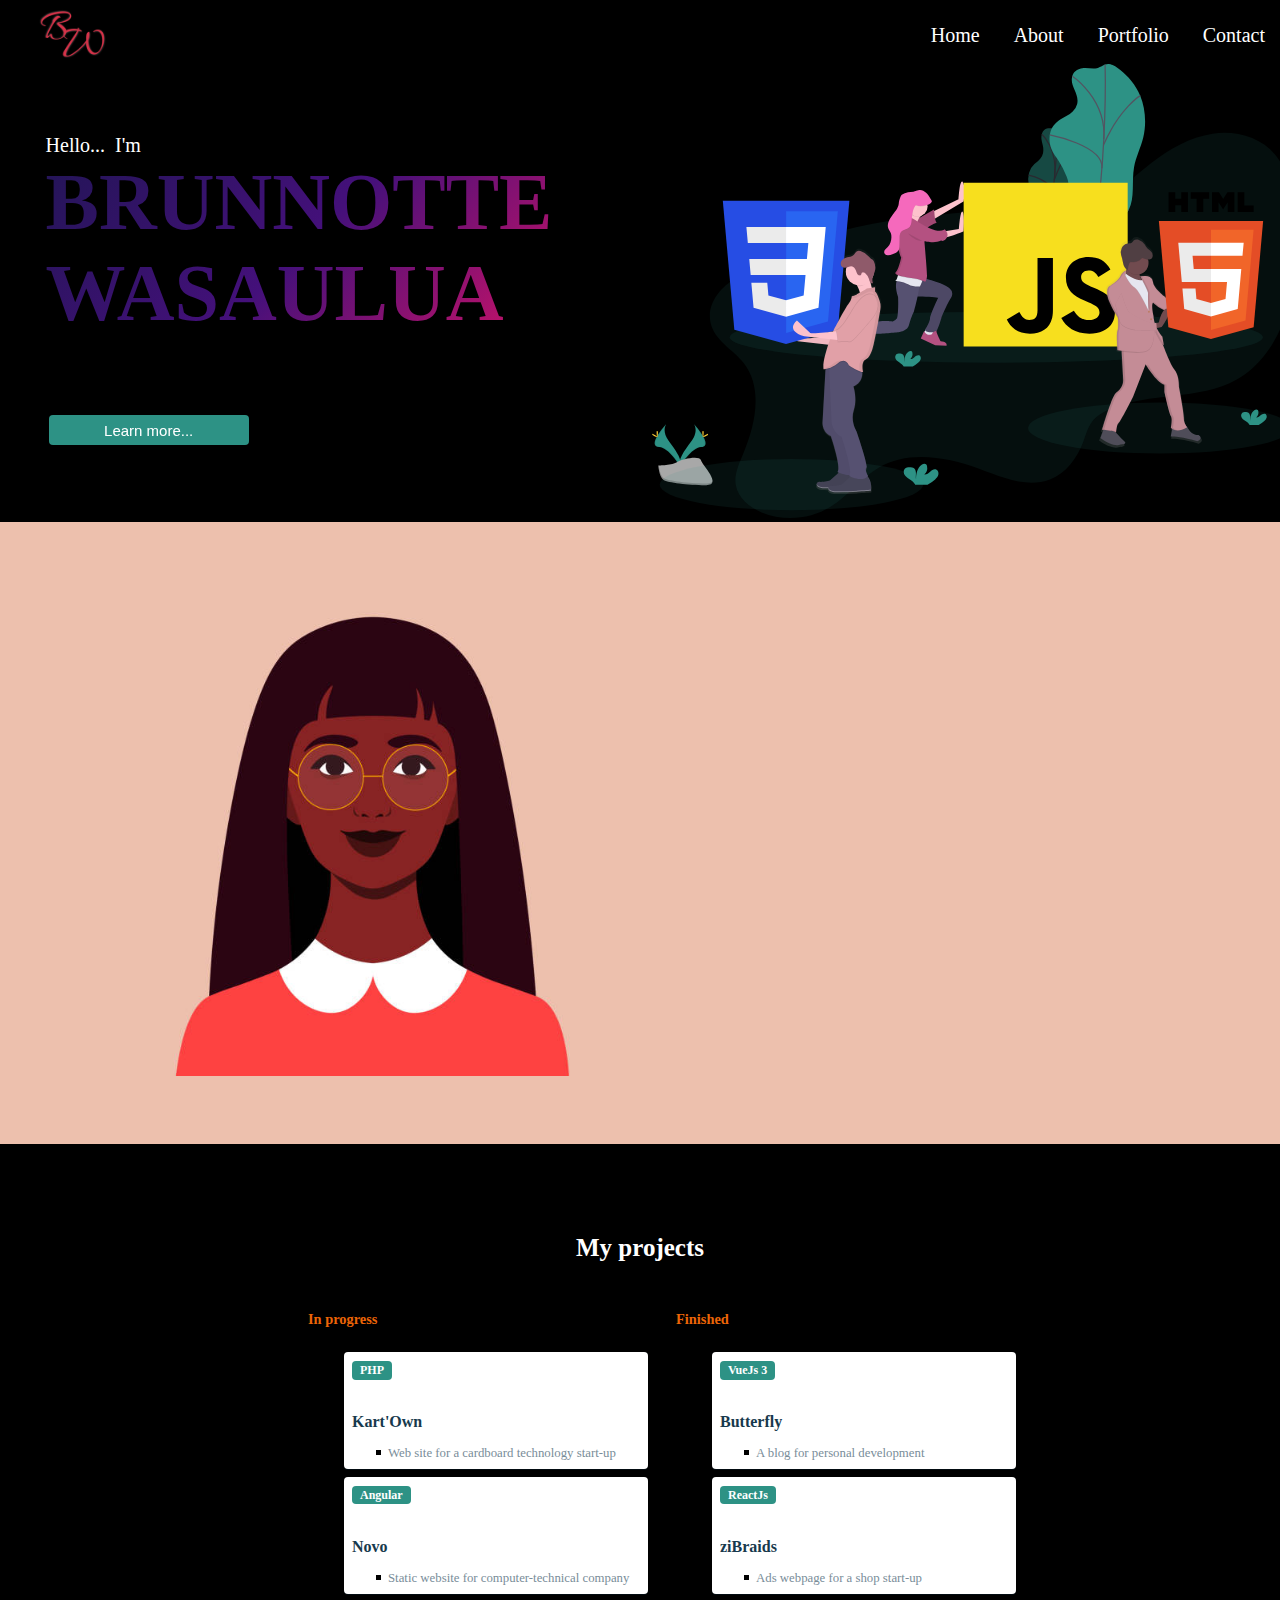
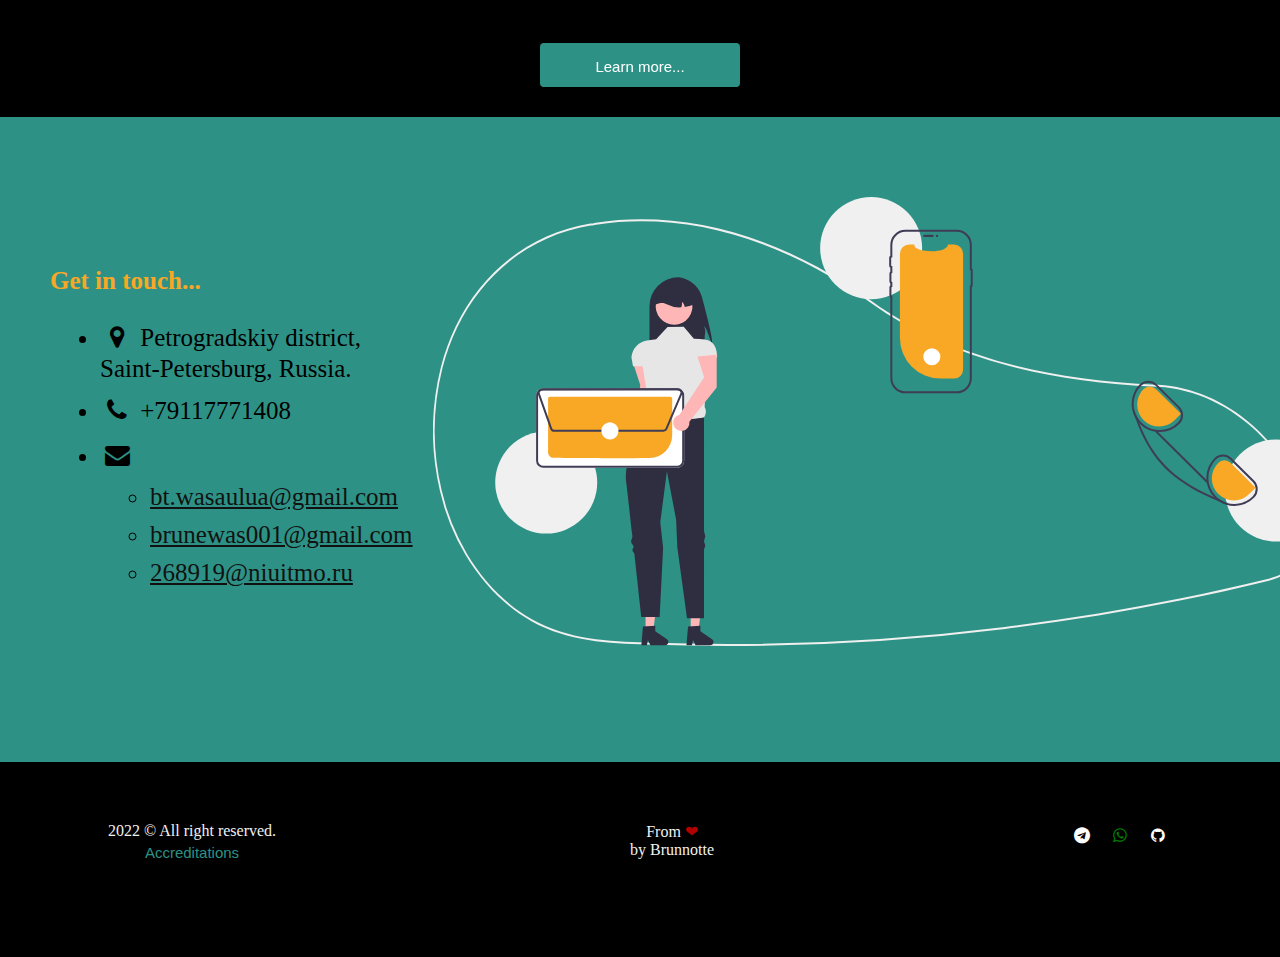
==== commit 1b6347ac: "fix overflow,added responsive design" ====
--- a/html/index.html
+++ b/html/index.html
@@ -1,201 +1,227 @@
 <!DOCTYPE html>
 <html lang="en-US" xmlns="http://www.w3.org/1999/html" xmlns="http://www.w3.org/1999/html">
-    <head>
-        <meta charset="UTF-8">
-        <meta name="keywords" content="HTML, CSS, JavaScript">
-        <meta name="author" content="Brunnotte Wasaulua ">
-        <meta name="viewport" content="width=device-width, initial-scale=1.0">
-        <title>Brunnotte | Portfolio</title>
-        <link rel="icon" type="image/x-icon" href="/img/favicon.ico">
-        <link rel="stylesheet" href="/css/index.css">
-        <link rel="stylesheet" href="https://cdnjs.cloudflare.com/ajax/libs/font-awesome/4.7.0/css/font-awesome.min.css">
-        <script src="/js/index.js" type="text/javascript"></script>
-    </head>
-    <body>
-
-    <!--  header -->
-    <header>
-        <nav id="nav" class=" nav nav-container">
-            <img src="/img/logo.png" alt="logo" class="logo">
+<head>
+    <meta charset="UTF-8">
+    <meta name="keywords" content="HTML, CSS, JavaScript">
+    <meta name="author" content="Brunnotte Wasaulua ">
+    <meta name="viewport" content="width=device-width, initial-scale=1.0">
+    <title>Brunnotte | Portfolio</title>
+    <link rel="icon" type="image/x-icon" href="/img/favicon.ico">
+    <link rel="stylesheet" href="/css/index.css">
+    <link rel="stylesheet" href="/css/responsive.css">
+    <link rel="stylesheet" href="https://cdnjs.cloudflare.com/ajax/libs/font-awesome/4.7.0/css/font-awesome.min.css">
+    <script src="/js/index.js" type="text/javascript"></script>
+</head>
+<body>
+
+<!--  header -->
+<header>
+    <nav id="navbar" class=" nav-container">
+        <img src="/img/logo.png" alt="logo" class="logo">
+        <ul>
+            <li><a href="#home">Home</a></li>
+            <li><a href="#about-me">About</a></li>
+            <li><a href="#projects">Portfolio</a></li>
+            <li><a href="#contacts">Contact</a></li>
+        </ul>
+    </nav>
+</header>
+
+<!-- Main menu -->
+<!-- 1. Home -->
+<div id="home" class="header flex-container ">
+    <div class="myName">
+        <p>Hello... &nbsp;I'm<br/>
+            <strong class="animated">Brunnotte<br/>Wasaulua</strong><br/></p>
+        <p></p>
+        <button class="see-more">
+            <a href="#about-me" style="vertical-align:middle; color: white"><span>Learn more...</span></a>
+        </button>
+    </div>
+    <div class="frontend-img">
+        <img src="/img/front.svg" alt="js-htm-css-illustration">
+    </div>
+</div>
+
+<!-- 2. About me -->
+<div id="about-me" class="about-me">
+    <div class="flex-container">
+        <div class="icons">
+            <img src="/img/avatar2.jpg" alt="avatar" class="icon-avatar ">
+        </div>
+
+        <div class="about-me__text">
+            <p></p>I'm a junior front-end developer.<br/>
+            I know how to use various technologies,<br/>
+            frameworks and programming languages<br/>
+            specifically according to the task<br/>
+            given to me.
+            <p></p>
+            Being a diligent, hardworking and result<br/>
+            oriented lady, I always work towards<br/>
+            achieving best result on each project <br/>
+            I lay my hands on.<br/>
+            <p>
+                <a href="https://brunewas001.wixsite.com/resume-brunnotte" target="_blank">Open my resume
+                    <i class="fa fa-envelope-open-o"></i>
+                </a>
+            </p>
+        </div>
+    </div>
+</div>
+
+<!-- 3. Projects -->
+<div id="projects">
+    <div class="project-table">
+        <div class="title"><strong>My projects</strong></div>
+        <section class="wrapper">
+            <ul class="column__list">
+                <li class="column__item">
+                    <div class="column__title--wrapper">
+                        <h2>In progress</h2>
+                        <i class="fas fa-ellipsis-h"></i>
+                    </div>
+                    <ul class="card__list">
+                        <li class="card__item">
+                            <span class="card__tag card__tag--high">PHP</span>
+                            <h4 class="card__title">Kart'Own</h4>
+                            <ul class="card__actions">
+                                <li class="card__actions--wrapper">
+                                        <span class="card__actions--text">
+                                            Web site for a cardboard technology start-up
+                                        </span>
+                                </li>
+                            </ul>
+                        </li>
+                        <li class="card__item">
+                            <span class="card__tag card__tag--high">Angular</span>
+                            <h4 class="card__title">Novo</h4>
+                            <ul class="card__actions">
+                                <li class="card__actions--wrapper">
+                                    <span class="card__actions--text">Static website for computer-technical company</span></li>
+                            </ul>
+                        </li>
+                    </ul>
+                    <div class="column__item--cta">
+                        <!--<h5>Others...</h5>-->
+                    </div>
+                </li>
+                <li class="column__item">
+                    <div class="column__title--wrapper">
+                        <h2>Finished</h2>
+                        <i class="fas fa-ellipsis-h"></i>
+                    </div>
+                    <ul class="card__list">
+                        <li class="card__item">
+                            <span class="card__tag card__tag--high">VueJs 3</span>
+                            <h4 class="card__title">Butterfly</h4>
+                            <ul class="card__actions">
+                                <li class="card__actions--wrapper">
+                                        <span class="card__actions--text">
+                                            A blog for personal development<br/>
+                                         </span>
+                                </li>
+                            </ul>
+                        </li>
+                        <li class="card__item">
+                            <span class="card__tag card__tag--high">ReactJs</span>
+                            <h4 class="card__title">ziBraids</h4>
+                            <ul class="card__actions">
+                                <li class="card__actions--wrapper">
+                                        <span class="card__actions--text">
+                                            Ads webpage for a shop start-up
+                                         </span>
+                                </li>
+                            </ul>
+                        </li>
+                    </ul>
+                    <div class="column__item--cta">
+                        <!--<h5>Others...</h5>-->
+                    </div>
+                </li>
+            </ul>
+        </section>
+    </div>
+    <div class="see-more">
+        <button>
+            <a href="https://brunotte-p.tilda.ws/" target="_blank" style="vertical-align:middle; color: white">
+                <span>Learn more...</span>
+            </a>
+        </button>
+    </div>
+</div>
+<!-- 4. Contacts -->
+<div id="contacts">
+    <div class="contact flex-container">
+        <div class="address display__column">
+            <div class="street">
+                <strong>Get in touch...</strong>
                 <ul>
-                    <li><a href="#home">Home</a></li>
-                    <li><a href="#about-me">About</a></li>
-                    <li><a href="#projects">Portfolio</a></li>
-                    <li><a href="#contacts">Contact</a></li>
-                </ul>
-        </nav>
-    </header>
-
-    <!-- Main menu -->
-    <!-- 1. Home -->
-    <div id="home" class="header flex-container ">
-        <div class="myName">
-            <p>Hello... &nbsp;I'm<br/>
-                <strong class="animated">Brunnotte<br/>Wasaulua</strong><br/></p>
-            <p></p>
-            <button>
-                <a href="#about-me" style="vertical-align:middle; color: white"><span>Learn more...</span></a>
-            </button>
-        </div>
-        <div class="frontend-img">
-            <img src="/img/front.svg" alt="js-htm-css-illustration">
-        </div>
-    </div>
-
-    <!-- 2. About me -->
-    <div id="about-me" class="about-me">
-        <div class="flex-container">
-            <div class="icons">
-                <img src="/img/avatar2.jpg" alt="avatar" class="icon-avatar ">
-            </div>
-
-            <div class="about-me__text">
-                <i><p></p>I'm a junior front-end developer.<br/>
-                I know how to use various technologies,<br/>
-                frameworks and programming languages<br/>
-                specifically according to the task given to me.
-                <p></p>
-                Being a diligent, hardworking and
-                result <br/>oriented lady, I always work towards<br/>
-                achieving best result on each project <br/>I lay my hands on.</i><br/>
-                <p>
-                    <a href="/doc/resume.pdf" target="_blank">Open my resume
-                        <i class="fa fa-envelope-open-o"></i>
-                    </a>
-                </p>
-            </div>
-        </div>
-    </div>
-
-    <!-- 4. Projects -->
-    <div id="projects" class=" display__column">
-        <div class="project-table">
-        <table>
-            <caption><strong>My projects</strong></caption>
-            <tr>
-                <th>Novo</th>
-                <th>Butterfly</th>
-                <th>ziBraids</th>
-            </tr>
-            <tr>
-                <td>
-                    <p><i>Single page</i></p>
-                    Computer reparation website
-                </td>
-                <td>
-                    <p><i>Blog</i></p>
-                    Personal development blog
-                </td>
-                <td>
-                    <p><i>Single page</i></p>
-                    Website for advertisements
-                </td>
-            </tr>
-        </table>
-        </div>
-        <div class="see-more">
-            <button>
-                <a href="/html/projects.html" target="_blank" style="vertical-align:middle; color: white">
-                    <span>Learn more...</span>
-                </a>
-            </button>
-        </div>
-    </div>
-
-            <!-- 4. Contacts -->
-    <div id="contacts">
-        <div class="contact flex-container">
-            <div class="address display__column">
-                <div class="street">
-                    <strong>Get in touch...</strong>
-                    <ul>
-                        <li><i class="fa fa-solid fa-map-marker"></i> Petrogradskiy district,<br/>
-                            Saint-Petersburg, Russia.<br/>
-                        </li>
-                        <li>
-                            <i class="fa fa-solid fa-phone"></i> +79117771408
-                        </li>
-                        <li>
-                            <i class="fa fa-solid fa-envelope"></i>
-                            <ul>
-                                <li>
-                                    <a href="mailto:bt.wasaulua@gmail.com">bt.wasaulua@gmail.com</a><br/>
-                                </li>
-                                <li>
-                                    <a href="mailto:bt.wasaulua@yandex.ru">bt.wasaulua@yandex.ru</a><br/>
-                                </li>
-                                <li>
-                                    <a href="mailto:268919@niuitmo.ru">268919@niuitmo.ru</a>
-                                </li>
-                            </ul>
-                        </li>
-                    </ul>
-                </div>
-            </div>
-            <div class="contact-us">
-                <img src="/img/contact.svg" alt="contact-us">
-            </div>
-           <!-- <div class="message">
-                <form class="flex-container display__column">
-                    <div>
-                        <label>
-                            <input type="text" placeholder="Full name" required>
-                        </label>
-                    </div>
-                    <div>
-                        <label>
-                            <input type="email" placeholder="Email">
-                        </label>
-                        <label>
-                            <input type="tel" placeholder="Phone number">
-                        </label></div>
-                    <div>
-                        <label>
-                            <textarea>Enter your message...</textarea>
-                        </label>
-                    </div>
-                    <div><input type="submit" class="submit" value="Submit" onclick="submit()"></div>
-                </form>
-            </div>-->
-            </div>
-    </div>
-
-
-    <!-- Footer -->
-    <div id="footer" class="flex-container">
-        <div class="copy">
-            2022 &copy; All right reserved.<br/>
-            <!-- modal -->
-            <button id="btn-modal" onclick="open_modal()">
-                Accreditations
-            </button>
-        </div>
-        <div class="from">From <span class="heart">&#10084;</span><br/>by Brunnotte</div>
-        <div class="social-media">
-            <a href="https://t.me/Sabahoth" class="fa fa-telegram"></a>
-            <a href="#" class="fa fa-whatsapp"></a>
-            <a href="https://github.com/sabahoth01" class="fa fa-github"></a>
-        </div>
-    </div>
-
-    <div id="myModal" class="modal">
-
-        <!-- Modal content -->
-        <div class="modal-content">
-            <span class="close">&times;</span>
-            <!-- Modal header -->
-            <strong class="modal-header">Accreditations</strong><br/>
-            <div>
-                <strong>
-                    <br/>Illustrations and avatars used in this portfolio are copyright free and were downloaded from:
-                </strong>
-                <ul>
-                    <li><a href="https://undraw.co/search">undraw</a><br/></li>
-                    <li><a href='https://www.freepik.com/vectors/'>freepik</a></li>
-                    <li><a href="https://giphy.com/gifs/Pluralsight-computer-technology-coding-L1R1tvI9svkIWwpVYr">via GIPHY</a></li>
+                    <li><i class="fa fa-solid fa-map-marker"></i> Petrogradskiy district,<br/>
+                        Saint-Petersburg, Russia.<br/>
+                    </li>
+                    <li>
+                        <i class="fa fa-solid fa-phone"></i> +79117771408
+                    </li>
+                    <li>
+                        <i class="fa fa-solid fa-envelope"></i>
+                        <ul>
+                            <li>
+                                <a href="mailto:bt.wasaulua@gmail.com">bt.wasaulua@gmail.com</a><br/>
+                            </li>
+                            <li>
+                                <a href="mailto:bt.wasaulua@yandex.ru">brunewas001@gmail.com</a><br/>
+                            </li>
+                            <li>
+                                <a href="mailto:268919@niuitmo.ru">268919@niuitmo.ru</a>
+                            </li>
+                        </ul>
+                    </li>
                 </ul>
             </div>
         </div>
-    </div>
-    </body>
+        <div class="contact-us">
+            <img src="/img/contact.svg" alt="contact-us">
+        </div>
+    </div>
+</div>
+
+
+<!-- Footer -->
+<div id="footer" class="flex-container .display__row">
+    <div class="copy">
+        2022 &copy; All right reserved.<br/>
+        <!-- modal -->
+        <button id="btn-modal" onclick="open_modal()">
+            Accreditations
+        </button>
+    </div>
+    <div class="from">From <span class="heart">&#10084;</span><br/>by Brunnotte</div>
+    <div class="social-media">
+        <a href="https://t.me/Sabahoth" class="fa fa-telegram"></a>
+        <a href="#" class="fa fa-whatsapp"></a>
+        <a href="https://github.com/sabahoth01" class="fa fa-github"></a>
+    </div>
+</div>
+
+<div id="myModal" class="modal">
+
+    <!-- Modal content -->
+    <div class="modal-content">
+        <span class="close">&times;</span>
+        <!-- Modal header -->
+        <strong class="modal-header">Accreditations</strong><br/>
+        <div>
+            <strong>
+                <br/>Illustrations and avatars used in this portfolio are copyright free and were downloaded from:
+            </strong>
+            <ul>
+                <li><a href="https://undraw.co/search">undraw</a><br/></li>
+                <li><a href='https://www.freepik.com/vectors/'>freepik</a></li>
+                <li><a href="https://giphy.com/gifs/Pluralsight-computer-technology-coding-L1R1tvI9svkIWwpVYr">via GIPHY</a></li>
+            </ul>
+        </div>
+    </div>
+</div>
+</body>
 </html>--- a/css/index.css
+++ b/css/index.css
@@ -1,541 +1,557 @@
 
-@media only screen and (min-width: 992px) {
-    * {
-        box-sizing: border-box;
+* {
+    box-sizing: border-box;
+
+}
+
+body{
+    font-family: "Times New Roman", Arial, Helvetica, cursive;
+    margin: 0;
+    padding: 0;
+    background-color: black;
+    overflow-x: hidden;
+    -ms-overflow-x: hidden;
+    animation: fadeInAnimation;
+    animation-delay: 2s;
+    animation-duration: 5s;
+    animation-iteration-count: 1;
+    animation-fill-mode: forwards;
+}
+
+@keyframes fadeInAnimation {
+    0% {
+        opacity: 0;
     }
-
-    body{
-        font-family: "Times New Roman", cursive;
-        margin: 0;
-        padding: 0;
-        background-color: black;
-        overflow-x: hidden;
-        animation: fadeInAnimation;
-        animation-delay: 2s;
-        animation-duration: 5s;
-        animation-iteration-count: 1;
-        animation-fill-mode: forwards;
-    }
-
-    @keyframes fadeInAnimation {
-        0% {
-            opacity: 0;
-        }
-        100% {
-            opacity: 1;
-        }
-    }
-
-    /* Scroll bar customized */
-    ::-webkit-scrollbar {
-        width: 15px;
-    }
-
-    /* Track */
-    ::-webkit-scrollbar-track {
-        box-shadow: inset 0 0 5px grey;
-        border-radius: 20px;
-    }
-
-    /* Handle */
-    ::-webkit-scrollbar-thumb {
-        background: #333232;
-        border-radius: 10px;
-    }
-
-    /* Handle on hover */
-    ::-webkit-scrollbar-thumb:hover {
-        background: #385a64;
-    }
-
-    p, h3, b {
-        color: white;
-    }
-
-    button {
-        display: inline-block;
-        border-radius: 4px;
-        background-color: #2d9285;
-        border: none;
-        text-align: center;
-        font-size: 15px;
-        padding: 10px;
-        width: 200px;
-        transition: all 0.5s;
-        cursor: pointer;
-        margin: 5px;
-    }
-
-    .flex-container {
-        display: flex;
-        flex-wrap: nowrap;
-        flex-direction: row;
-    }
-
-    /* header*/
-    #nav {
-        width: 100%;
-        margin: 0;
-        padding: 0;
-        height: 70px;
-    }
-
-    .nav-container {
-        background-color: black;
-        text-align: center;
-        position: fixed;
-        top: 0;
-    }
-
-    .nav-container img {
-        float: left;
-        width: 70px;
-        height: 70px;
-        margin-left: 50px;
-    }
-
-    .logo {
-        float: left;
-    }
-
-    .nav-container ul {
-        list-style-type: none;
-        padding: 0;
-        margin: 0;
-        overflow: hidden;
-        display: block;
-        vertical-align: top;
-        float: right;
-    }
-
-    .nav-container li {
-        padding: 0;
-        margin: 0;
-        height: 30px;
-        display: inline;
-    }
-
-    .nav-container li a {
-        color: white;
-        font-size: 20px;
-        text-decoration: none;
-        line-height: 70px;
-        padding: 25px 15px;
-    }
-
-    li a:hover:not(.active) {
-        background-color: #1e1e1e;
-    }
-
-    /* Home */
-    #home {
-        padding-top: 80px;
-        margin: 0 30px 0 30px;
-        color: #f1f1f1;
-    }
-
-    #home p {
-        font-size: 20px;
-        padding: 0 50px 0 20px;
-        margin-top: 70px;
-    }
-
-    #home strong {
-        font-size: 80px;
-
-    }
-
-    .animated
-    {
-        text-transform: uppercase;
-        background-image: linear-gradient(
-                -225deg,
-                #231557 0%,
-                #44107a 29%,
-                #ff1361 67%,
-                #fff800 100%
-        );
-        background-clip: border-box;
-        background-size: 200% auto;
-        color: #fff;
-        text-fill-color: transparent;
-        -webkit-background-clip: text;
-        -webkit-text-fill-color: transparent;
-        animation: textclip 2s linear 3;
-        display: inline-block;
-    }
-
-    @keyframes textclip {
-        to {
-            background-position: 200% center;
-        }
-    }
-
-    #home img {
-        width: 54vw;
-        padding-left: 50px;
-    }
-
-    #home .frontend-img {
-        float: right;
-        position: relative;
-        animation-name: frontend-img;
-        animation-duration: 4s;
-    }
-
-    @keyframes frontend-img {
-        0%   { left:0; top:0;}
-        50%  { left:200px; top:0px;}
-        100% { left:0px; top:0px;}
-    }
-
-    #home button {
-        margin: 30px 0 0 70px;
-    }
-
-    button span {
-        cursor: pointer;
-        display: inline-block;
-        position: relative;
-        transition: 0.5s;
-    }
-
-    button span:after {
-        content: '\00bb';
-        position: absolute;
-        opacity: 0;
-        top: 0;
-        right: -20px;
-        transition: 0.5s;
-    }
-
-    button:hover span {
-        padding-right: 25px;
-    }
-
-    button:hover span:after {
-        opacity: 1;
-        right: 0;
-    }
-
-    #about-me {
-        background-color: #edc0ad;
-    }
-
-    /* About me */
-
-    .icons{
-        flex: 40%;
-        margin-left: 10%;
-        padding: 5% 0;
-    }
-
-    #about-me img {
-        width: 85%;
-    }
-
-    .about-me__text{
-        flex: 40%;
-        padding-top: 12%;
-        position: relative;
-        transform: translateY(150px);
-        opacity: 0;
-        transition: 1s all ease;
-        font-size: 25px;
-    }
-
-    .about-me__text.active{
-        transform: translateY(0);
+    100% {
         opacity: 1;
     }
-
-    #about-me a{
-        text-decoration: none;
-        color: #2b0512;
-        background-color: black;
-        padding: 10px;
-        border-radius: 5px;
+}
+
+/* Scroll bar customized */
+::-webkit-scrollbar {
+    width: 15px;
+}
+
+/* Track */
+::-webkit-scrollbar-track {
+    box-shadow: inset 0 0 5px grey;
+    border-radius: 20px;
+}
+
+/* Handle */
+::-webkit-scrollbar-thumb {
+    background: #333232;
+    border-radius: 10px;
+}
+
+/* Handle on hover */
+::-webkit-scrollbar-thumb:hover {
+    background: #385a64;
+}
+
+p, h3, b {
+    color: white;
+}
+
+button {
+    display: inline-block;
+    border-radius: 4px;
+    background-color: #2d9285;
+    border: none;
+    text-align: center;
+    font-size: 15px;
+    padding: 1%;
+    width: 200px;
+    transition: all 0.5s;
+    cursor: pointer;
+}
+
+.flex-container {
+    display: flex;
+    flex-wrap: nowrap;
+    flex-direction: row;
+}
+
+/* header*/
+#navbar {
+    width: 100%;
+    margin: 0;
+    padding: 0;
+    height: 10%;
+}
+
+.nav-container {
+    background-color: black;
+    text-align: center;
+    position: fixed;
+    top: 0;
+}
+
+.nav-container img {
+    float: left;
+    width: 70px;
+    height: 70px;
+    margin-left: 3%;
+}
+
+.logo {
+    float: left;
+}
+
+.nav-container ul {
+    list-style-type: none;
+    padding: 0;
+    margin: 0;
+    overflow: hidden;
+    display: block;
+    vertical-align: top;
+    float: right;
+}
+
+.nav-container li {
+    padding: 0;
+    margin: 0;
+    height: 30px;
+    display: inline;
+}
+
+.nav-container li a {
+    color: white;
+    font-size: 20px;
+    text-decoration: none;
+    line-height: 70px;
+    padding: 25px 15px;
+}
+
+li a:hover:not(.active) {
+    background-color: #1e1e1e;
+}
+
+/* Home */
+#home {
+    padding-top: 5%;
+    margin: 0 2% 0 2%;
+    color: #f1f1f1;
+}
+
+#home p {
+    font-size: 20px;
+    padding: 0 50px 0 20px;
+    margin-top: 70px;
+}
+
+#home strong {
+    font-size: 80px;
+
+}
+
+.animated {
+    text-transform: uppercase;
+    background-image: linear-gradient(
+            -225deg,
+            #231557 0%,
+            #44107a 29%,
+            #ff1361 67%,
+            #fff800 100%
+    );
+    background-clip: border-box;
+    background-size: 200% auto;
+    color: #fff;
+    text-fill-color: transparent;
+    -webkit-background-clip: text;
+    -webkit-text-fill-color: transparent;
+    animation: textclip 2s linear 3;
+    display: inline-block;
+}
+
+@keyframes textclip {
+    to {
+        background-position: 200% center;
     }
-
-    #about-me a:hover{
-        color: #f8a21a;
-    }
-
-    /* Projects */
-    #projects {
-        background-color: black;
-        height: auto;
-    }
-
-    table {
-        margin: 20px auto;
-    }
-
-    td {
-        padding: 70px;
-        font-size: 23px;
-
-    }
-
-    #projects table {
-        padding-left: 50px;
-        margin-left: 160px;
-        border-collapse: collapse;
-        text-align: center;
-    }
-
-    #projects td{
-        padding: 30px 30px 30px 50px;
-
-    }
-
-    th {
-        margin: 25px;
-        padding: 25px;
-        font-size: 20px;
-        color: #ec6507;
-    }
-
-    caption {
-        margin: 10px 5px 55px 10px;
-        padding-top: 60px;
-        font-size: 25px;
-        color: #ffffff;
-    }
-
-    #projects td:nth-child(1) {
-        border-right: 2px solid #ec6507;
-    }
-
-    #projects td:nth-child(2) {
-        border-right: 2px solid #ec6507;
-    }
-
-    #projects .see-more{
-        text-align: center;
-        margin-bottom: 30px;
-    }
-
-    /* Contact */
-    #contacts {
-        background-color: #2d9285;
-        margin: 0 auto;
-        height: auto;
-        padding: 50px;
-        color: black;
-    }
-
-    #contacts .display__column {
-        display: flex;
-        flex-direction: column;
-        margin: 100px 0;
-    }
-
-    #contacts img{
-        padding-top: 30px;
-    }
-
-    #contacts li {
-        margin: 10px;
-    }
-
-    #contacts a {
-        color: #111111;
-    }
-
-    #contacts a:hover {
-        background-color: #07e4ec;
-        color: darkblue;
-    }
-
-    #contacts strong {
-        font-size: 25px;
-        padding-top: 35px;
-       /* left: 50%;*/
-        color: #f8a726;
-    }
-
-    .message {
-        flex: 55%;
-        line-height: 5px;
-    }
-
-    input[type = text] {
-        margin: 5px;
-        width: 90%;
-        height: 50px;
-        background-color: #153d3d;
-    }
-
-    input[type = email], input[type = tel] {
-        width: 44%;
-        margin: 5px;
-        height: 50px;
-        background-color: #153d3d;
-    }
-
-    textarea {
-        margin: 5px;
-        width: 90%;
-        height: 150px;
-        background-color: #153d3d;
-    }
-
-    input[type = submit] {
-        margin: 5px;
-        width: 44%;
-        height: 30px;
-        background-color: #153d3d;
-        cursor: pointer;
-    }
-
-    .submit:hover{
-        background-color: #ec6507;
-        color: white;
-    }
-
-    .submit:active {
-        box-shadow: 0 5px #070707;
-        transform: translateY(8px);
-    }
-
-    input[type=text], textarea, input[type = email], input[type = tel], input[type=submit] {
-        -webkit-transition: all 0.30s ease-in-out;
-        -moz-transition: all 0.30s ease-in-out;
-        -ms-transition: all 0.30s ease-in-out;
-        -o-transition: all 0.30s ease-in-out;
-        outline: none;
-        border: 1px solid #DDDDDD;
-        border-radius: 5px;
-    }
-
-    input[type=text]:focus, textarea:focus, input[type = email]:focus, input[type = tel]:focus {
-        box-shadow: 0 0 5px rgb(236, 101, 7);
-        padding: 3px 0 3px 3px;
-        margin: 5px 1px 3px 0;
-        border: 1px solid rgb(236, 101, 7);
-    }
-
-    .address {
-        flex: 60%;
-    }
-    .contact-us{
-        flex: 40%;
-    }
-
-    .street {
-        font-size: 25px;
-    }
-
-    /* Footer */
-    #footer {
-        background-color: rgba(0, 0, 0, 0.97);
-        color: #f1f1f1;
-        margin: 30px 0;
-        height: 15vh;
-        padding: 30px 0;
-        text-align: center;
-    }
-
-    /* The Modal (background) */
-    .modal {
-        display: none; /* Hidden by default */
-        position: fixed; /* Stay in place */
-        z-index: 1; /* Sit on top */
-        padding-top: 100px; /* Location of the box */
-        left: 0;
-        top: 0;
-        width: 100%; /* Full width */
-        height: 100%; /* Full height */
-        overflow: auto; /* Enable scroll if needed */
-        background-color: rgb(0,0,0); /* Fallback color */
-        background-color: rgba(0,0,0,0.4); /* Black w/ opacity */
-        font-size: 23px;
-        color: black;
-    }
-
-    /* Modal Content */
-    .modal-content {
-        background-color: #fefefe;
-        margin: auto;
-        padding: 20px;
-        border: 1px solid #888;
-        width: 80%;
-        color: black;
-    }
-
-    /* The Close Button */
-    .close {
-        color: #aaaaaa;
-        float: right;
-        font-size: 28px;
-        font-weight: bold;
-    }
-
-    .close:hover,
-    .close:focus {
-        color: #000;
-        text-decoration: none;
-        cursor: pointer;
-    }
-
-
-    #footer button {
-        background: black;
-        border: none;
-        cursor: pointer;
-    }
-
-    .close:hover,
-    .close:focus {
-        color: #000;
-        text-decoration: none;
-        cursor: pointer;
-    }
-
-    .copy {
-        flex: 30%;
-    }
-
-    .copy button{
-        text-decoration: none;
-        color: #2d9285;
-    }
-
-    .copy button:hover {
-        color: white;
-    }
-
-    .from {
-        flex: 45%;
-    }
-
-    .social-media {
-        flex: 25%;
-    }
-
-    .heart {
-        color: #b30000;
-    }
-
-    .fa {
-        font-size: 30px;
-        width: 30px;
-        text-align: center;
-        text-decoration: none;
-        margin: 5px 2px;
-    }
-
-
-    .fa:hover {
-        opacity: 0.7;
-    }
-
-    .fa-github, .fa-telegram {
-        color: white;
-    }
-
-    .fa-whatsapp {
-        color: green;
-    }
-}+}
+
+#home img {
+    width: 54vw;
+    padding-left: 50px;
+}
+.frontend-img{
+    flex: auto ;
+}
+.myName{
+    flex: auto;
+}
+
+#home .frontend-img {
+    float: right;
+    position: relative;
+    animation-name: frontend-img;
+    animation-duration: 4s;
+}
+
+@keyframes frontend-img {
+    0%   { left:0; top:0;}
+    50%  { left:200px; top:0;}
+    100% { left:0; top:0;}
+}
+
+#home button {
+    margin: 1% 0 0 4%;
+}
+
+button span {
+    cursor: pointer;
+    display: inline-block;
+    position: relative;
+    transition: 0.5s;
+}
+
+button span:after {
+    content: '\00bb';
+    position: absolute;
+    opacity: 0;
+    top: 0;
+    right: -20px;
+    transition: 0.5s;
+}
+
+button:hover span {
+    padding-right: 25px;
+}
+
+button:hover span:after {
+    opacity: 1;
+    right: 0;
+}
+
+#about-me {
+    background-color: #edc0ad;
+}
+
+/* About me */
+
+.icons{
+    flex: 40%;
+    margin-left: 10%;
+    padding: 5% 0;
+}
+
+#about-me img {
+    width: 85%;
+}
+
+.about-me__text{
+    flex: 40%;
+    padding: 12% 3% 0 0;
+    position: relative;
+    transform: translateY(150px);
+    opacity: 0;
+    transition: 1s all ease;
+    font-size: 23px;
+    font-family: monospace;
+    align-content: center;
+}
+
+.about-me__text.active{
+    transform: translateY(0);
+    opacity: 1;
+}
+
+#about-me a{
+    text-decoration: none;
+    color: #2b0512;
+    background-color: black;
+    padding: 10px;
+    border-radius: 5px;
+}
+
+#about-me a:hover{
+    color: #f8a21a;
+}
+
+/* Projects */
+#projects {
+    background-color: black;
+    height: auto;
+}
+
+#projects .see-more{
+    text-align: center;
+    margin-bottom: 30px;
+}
+
+.title{
+    margin: 2% 45%;
+    padding-top: 5%;
+    font-size: 25px;
+    color: #ffffff;
+}
+
+.wrapper {
+    margin: 2% 20%;
+}
+
+/* column styles */
+
+.column__list {
+    display: grid;
+    grid-template-columns: repeat(auto-fill, minmax(260px, 1fr));
+    grid-gap: .5rem;
+    align-items: start;
+}
+
+.column__item {
+    border-radius: .2rem;
+    background-color: transparent;
+    padding: .5rem;
+}
+
+.column__title--wrapper {
+    display: grid;
+    grid-template-columns: repeat(2, 1fr);
+    padding: .25rem;
+    align-items: center;
+}
+
+.column__title--wrapper h2 {
+    color: #ec6507;
+    font-weight: 700;
+    font-size: .9rem;
+}
+
+.column__title--wrapper i {
+    text-align: right;
+    color: #798d99;
+}
+
+.column__item--cta {
+    padding: .25rem;
+    display: flex;
+    color: #798d99;
+}
+
+.column__item--cta i {
+    margin-right: .25rem;
+}
+
+/* card styles */
+
+.card__list {
+    display: grid;
+    grid-template-rows: auto;
+    grid-gap: .5rem;
+    margin: .5rem 0;
+}
+
+.card__item {
+    background-color: white;
+    border-radius: .25rem;
+    box-shadow: 0 1px 0 rgba(9,45,66,.25);
+    padding: .5rem;
+}
+
+.card__tag {
+    font-size: .75rem;
+    padding: .1rem .5rem;
+    border-radius: .25rem;
+    font-weight: 700;
+    color: white;
+    margin-bottom: .75rem;
+    display: inline-block;
+}
+
+/* sticker colors */
+
+.card__tag--high {
+    background-color: #2d9285;
+}
+
+
+.card__title {
+    color: #17394d;
+    margin-bottom: .75rem;
+}
+
+/* card actions */
+
+.card__actions {
+    display: flex;
+    align-items: center;
+}
+
+.card__actions--wrapper i {
+    color: #798d99;
+    margin-right: .5rem;
+}
+
+.card__actions--text {
+    color: #798d99;
+    font-size: .8rem;
+    margin-left: -.25rem;
+    margin-right: .5rem;
+}
+
+
+
+/* Contact */
+#contacts {
+    background-color: #2d9285;
+    margin: 0 auto;
+    height: auto;
+    padding: 50px;
+    color: black;
+}
+
+#contacts .display__column {
+    display: flex;
+    flex-direction: column;
+    margin: 100px 0;
+}
+
+#contacts img{
+    padding-top: 30px;
+}
+
+#contacts li {
+    margin: 10px;
+}
+
+#contacts a {
+    color: #111111;
+}
+
+#contacts a:hover {
+    background-color: #07e4ec;
+    color: darkblue;
+}
+
+#contacts strong {
+    font-size: 25px;
+    padding-top: 35px;
+    color: #f8a726;
+}
+
+.address {
+    flex: 60%;
+}
+.contact-us{
+    flex: 40%;
+}
+
+.street {
+    font-size: 25px;
+}
+
+/* Footer */
+#footer {
+    background-color: rgba(0, 0, 0, 0.97);
+    color: #f1f1f1;
+    margin: 30px 0;
+    height: 15vh;
+    padding: 30px 0;
+    text-align: center;
+}
+
+/* The Modal (background) */
+.modal {
+    display: none; /* Hidden by default */
+    position: fixed; /* Stay in place */
+    z-index: 1; /* Sit on top */
+    padding-top: 100px; /* Location of the box */
+    left: 0;
+    top: 0;
+    width: 100%; /* Full width */
+    height: 100%; /* Full height */
+    overflow: auto; /* Enable scroll if needed */
+    background-color: rgb(0,0,0); /* Fallback color */
+    background-color: rgba(0,0,0,0.4); /* Black w/ opacity */
+    font-size: 23px;
+    color: black;
+}
+
+/* Modal Content */
+.modal-content {
+    background-color: #fefefe;
+    margin: auto;
+    padding: 20px;
+    border: 1px solid #888;
+    width: 80%;
+    color: black;
+}
+
+/* The Close Button */
+.close {
+    color: #aaaaaa;
+    float: right;
+    font-size: 28px;
+    font-weight: bold;
+}
+
+.close:hover,
+.close:focus {
+    color: #000;
+    text-decoration: none;
+    cursor: pointer;
+}
+
+
+#footer button {
+    background: black;
+    border: none;
+    cursor: pointer;
+}
+
+.close:hover,
+.close:focus {
+    color: #000;
+    text-decoration: none;
+    cursor: pointer;
+}
+
+.copy {
+    flex: 30%;
+}
+
+.copy button{
+    text-decoration: none;
+    color: #2d9285;
+}
+
+.copy button:hover {
+    color: white;
+}
+
+.from {
+    flex: 45%;
+}
+
+.social-media {
+    flex: 25%;
+}
+
+.heart {
+    color: #b30000;
+}
+
+.fa {
+    font-size: 30px;
+    width: 30px;
+    text-align: center;
+    text-decoration: none;
+    margin: 5px 2px;
+}
+
+
+.fa:hover {
+    opacity: 0.7;
+}
+
+.fa-github, .fa-telegram {
+    color: white;
+}
+
+.fa-whatsapp {
+    color: green;
+
+}
+
+
--- a/css/responsive.css
+++ b/css/responsive.css
@@ -0,0 +1,1078 @@
+@media only screen and (max-width: 700px) {
+
+    * {
+        box-sizing: border-box;
+
+    }
+
+    body{
+        font-family: "Times New Roman", Arial, Helvetica, cursive;
+        margin: 0;
+        padding: 0;
+        background-color: black;
+        overflow-x: hidden;
+        -ms-overflow-x: hidden;
+        animation: fadeInAnimation;
+        animation-delay: 2s;
+        animation-duration: 5s;
+        animation-iteration-count: 1;
+        animation-fill-mode: forwards;
+    }
+
+    @keyframes fadeInAnimation {
+        0% {
+            opacity: 0;
+        }
+        100% {
+            opacity: 1;
+        }
+    }
+
+    /* Scroll bar customized */
+    ::-webkit-scrollbar {
+        width: 15px;
+    }
+
+    /* Track */
+    ::-webkit-scrollbar-track {
+        box-shadow: inset 0 0 5px grey;
+        border-radius: 20px;
+    }
+
+    /* Handle */
+    ::-webkit-scrollbar-thumb {
+        background: #333232;
+        border-radius: 10px;
+    }
+
+    /* Handle on hover */
+    ::-webkit-scrollbar-thumb:hover {
+        background: #385a64;
+    }
+
+    p, h3, b {
+        color: white;
+    }
+
+    button {
+        display: inline-block;
+        border-radius: 4px;
+        background-color: #2d9285;
+        border: none;
+        text-align: center;
+        font-size: 15px;
+        padding: 1%;
+        width: 200px;
+        transition: all 0.5s;
+        cursor: pointer;
+    }
+
+    .flex-container {
+        display: flex;
+        flex-wrap: wrap;
+        flex-direction: column-reverse;
+    }
+
+    /* header*/
+    #navbar {
+        width: 100%;
+        margin: 0;
+        padding: 0;
+        height: 13%;
+    }
+
+    .nav-container {
+        background-color: black;
+        text-align: center;
+        position: fixed;
+        top: 0;
+    }
+
+    .nav-container img {
+        float: left;
+        width: 30px;
+        height: 30px;
+        margin-left: 3%;
+    }
+
+    .logo {
+        float: left;
+    }
+
+    .nav-container ul {
+        list-style-type: none;
+        padding: 0;
+        margin: 0 2% 0 0;
+        overflow: hidden;
+        display: block;
+        vertical-align: top;
+        float: right;
+
+    }
+
+    .nav-container li {
+        padding: 0;
+        margin: 0;
+        height: 30px;
+        display: inline;
+    }
+
+    .nav-container li a {
+        color: white;
+        font-size: 12px;
+        text-decoration: none;
+        line-height: 30px;
+        padding: 15px 5px;
+    }
+
+    li a:hover:not(.active) {
+        background-color: #1e1e1e;
+    }
+
+    /* Home */
+    #home {
+        padding-top: 5%;
+        margin: 0 2% 0 2%;
+        color: #f1f1f1;
+    }
+
+    #home p {
+        font-size: 15px;
+        padding: 0 50px 0 20px;
+        margin-top: 70px;
+    }
+
+    #home strong {
+        font-size: 4em;
+
+    }
+
+    .animated {
+        text-transform: uppercase;
+        background-image: linear-gradient(
+                -225deg,
+                #231557 0%,
+                #44107a 29%,
+                #ff1361 67%,
+                #fff800 100%
+        );
+        background-clip: border-box;
+        background-size: 200% auto;
+        color: #fff;
+        text-fill-color: transparent;
+        -webkit-background-clip: text;
+        -webkit-text-fill-color: transparent;
+        animation: textclip 2s linear 3;
+        display: inline-block;
+    }
+
+    @keyframes textclip {
+        to {
+            background-position: 200% center;
+        }
+    }
+
+    #home img {
+        width: 100%;
+    }
+    .frontend-img{
+        flex: auto ;
+    }
+    .myName{
+        flex: auto;
+    }
+
+    #home .frontend-img {
+        padding-top: 3%;
+        position: relative;
+        animation-name: frontend-img;
+        animation-duration: 4s;
+    }
+
+    @keyframes frontend-img {
+        0%   { left:0; top:0;}
+        50%  { left:200px; top:0;}
+        100% { left:0; top:0;}
+    }
+
+    #home button {
+        margin: 1% 30% 6% 30%;
+    }
+
+    button span {
+        cursor: pointer;
+        display: inline-block;
+        position: relative;
+        transition: 0.5s;
+    }
+
+    button span:after {
+        content: '\00bb';
+        position: absolute;
+        opacity: 0;
+        top: 0;
+        right: -20px;
+        transition: 0.5s;
+    }
+
+    button:hover span {
+        padding-right: 25px;
+    }
+
+    button:hover span:after {
+        opacity: 1;
+        right: 0;
+    }
+
+    #about-me {
+        background-color: #edc0ad;
+    }
+
+    /* About me */
+
+    .icons{
+        padding: 3% 0;
+    }
+
+    #about-me img {
+        width: 60%;
+        margin: 0 4%;
+    }
+
+    .about-me__text{
+        padding: 5% 2% 1% 5%;
+        position: relative;
+        transform: translateY(150px);
+        opacity: 0;
+        transition: 1s all ease;
+        font-size: 16px;
+        font-family: monospace;
+        align-content: center;
+    }
+
+    .about-me__text.active{
+        transform: translateY(0);
+        opacity: 1;
+    }
+
+    #about-me a{
+        text-decoration: none;
+        color: #2b0512;
+        background-color: black;
+        padding: 10px;
+        border-radius: 5px;
+        margin: 5% 30% ;
+    }
+
+    #about-me a:hover{
+        color: #f8a21a;
+    }
+
+    /* Projects */
+    #projects {
+        background-color: black;
+        height: auto;
+    }
+
+    #projects .see-more{
+        text-align: center;
+        margin: 0 5% 4% 23%;
+    }
+
+    .title{
+        margin: 2% 45%;
+        padding-top: 5%;
+        font-size: 1.5em;
+        color: #ffffff;
+        width: 100%;
+    }
+
+    .wrapper {
+        margin: 2% 20%;
+    }
+
+    /* column styles */
+
+    .column__list {
+        display: grid;
+        grid-template-columns: repeat(auto-fill, minmax(260px, 1fr));
+        grid-gap: .5rem;
+        align-items: start;
+    }
+
+    .column__item {
+        border-radius: .2rem;
+        background-color: transparent;
+        padding: .5rem;
+    }
+
+    .column__title--wrapper {
+        display: grid;
+        grid-template-columns: repeat(2, 1fr);
+        padding: .25rem;
+        align-items: center;
+    }
+
+    .column__title--wrapper h2 {
+        color: #ec6507;
+        font-weight: 700;
+        font-size: .9rem;
+    }
+
+    .column__title--wrapper i {
+        text-align: right;
+        color: #798d99;
+    }
+
+    .column__item--cta {
+        padding: .25rem;
+        display: flex;
+        color: #798d99;
+    }
+
+    .column__item--cta i {
+        margin-right: .25rem;
+    }
+
+    /* card styles */
+
+    .card__list {
+        display: grid;
+        grid-template-rows: auto;
+        grid-gap: .5rem;
+        margin: .5rem 0;
+    }
+
+    .card__item {
+        background-color: white;
+        border-radius: .25rem;
+        box-shadow: 0 1px 0 rgba(9,45,66,.25);
+        padding: .5rem;
+    }
+
+    .card__tag {
+        font-size: .75rem;
+        padding: .1rem .5rem;
+        border-radius: .25rem;
+        font-weight: 700;
+        color: white;
+        margin-bottom: .75rem;
+        display: inline-block;
+    }
+
+    /* sticker colors */
+
+    .card__tag--high {
+        background-color: #2d9285;
+    }
+
+
+    .card__title {
+        color: #17394d;
+        margin-bottom: .75rem;
+    }
+
+    /* card actions */
+
+    .card__actions {
+        display: flex;
+        align-items: center;
+    }
+
+    .card__actions--wrapper i {
+        color: #798d99;
+        margin-right: .5rem;
+    }
+
+    .card__actions--text {
+        color: #798d99;
+        font-size: .8rem;
+        margin-left: -.25rem;
+        margin-right: .5rem;
+    }
+
+
+
+    /* Contact */
+    #contacts {
+        background-color: #2d9285;
+        margin: 0 auto;
+        height: auto;
+        padding: 50px;
+        color: black;
+    }
+
+    #contacts .display__column {
+        display: flex;
+        flex-direction: column;
+        margin: 100px 0;
+    }
+
+    #contacts img{
+        padding-top: 30px;
+    }
+
+    #contacts li {
+        margin: 10px;
+    }
+
+    #contacts a {
+        color: #111111;
+    }
+
+    #contacts a:hover {
+        background-color: #07e4ec;
+        color: darkblue;
+    }
+
+    #contacts strong {
+        font-size: 2em;
+        padding-top: 35px;
+        color: #f8a726;
+    }
+
+    .street {
+        font-size: 1.5em;
+    }
+
+    /* Footer */
+    #footer {
+        background-color: rgba(0, 0, 0, 0.97);
+        color: #f1f1f1;
+        margin: 30px 0;
+        height: 20vh;
+        padding: 30px 0;
+        text-align: center;
+    }
+
+    /* The Modal (background) */
+    .modal {
+        display: none; /* Hidden by default */
+        position: fixed; /* Stay in place */
+        z-index: 1; /* Sit on top */
+        padding-top: 100px; /* Location of the box */
+        left: 0;
+        top: 0;
+        width: 100%; /* Full width */
+        height: 100%; /* Full height */
+        overflow: auto; /* Enable scroll if needed */
+        background-color: rgb(0,0,0); /* Fallback color */
+        background-color: rgba(0,0,0,0.4); /* Black w/ opacity */
+        font-size: 1em;
+        color: black;
+    }
+
+    /* Modal Content */
+    .modal-content {
+        background-color: #fefefe;
+        margin: auto;
+        padding: 20px;
+        border: 1px solid #888;
+        width: 80%;
+        color: black;
+    }
+
+    /* The Close Button */
+    .close {
+        color: #aaaaaa;
+        float: right;
+        font-size: 1.5em;
+        font-weight: bold;
+    }
+
+    .close:hover,
+    .close:focus {
+        color: #000;
+        text-decoration: none;
+        cursor: pointer;
+    }
+
+
+    #footer button {
+        background: black;
+        border: none;
+        cursor: pointer;
+    }
+
+    .close:hover,
+    .close:focus {
+        color: #000;
+        text-decoration: none;
+        cursor: pointer;
+    }
+
+    .copy button{
+        text-decoration: none;
+        color: #2d9285;
+    }
+
+    .copy button:hover {
+        color: white;
+    }
+
+    .heart {
+        color: #b30000;
+    }
+
+    .fa {
+        font-size: 10px;
+        width: 10px;
+        text-align: center;
+        text-decoration: none;
+        margin: 3px 1px;
+    }
+
+    .fa:hover {
+        opacity: 0.7;
+    }
+
+    .fa-github, .fa-telegram {
+        color: white;
+    }
+
+    .fa-whatsapp {
+        color: green;
+
+    }
+
+}
+
+@media only screen and (min-width: 710px) and (max-width: 960px) {
+
+    * {
+        box-sizing: border-box;
+
+    }
+
+    body{
+        font-family: "Times New Roman", Arial, Helvetica, cursive;
+        margin: 0;
+        padding: 0;
+        background-color: black;
+        overflow-x: hidden;
+        -ms-overflow-x: hidden;
+        animation: fadeInAnimation;
+        animation-delay: 2s;
+        animation-duration: 5s;
+        animation-iteration-count: 1;
+        animation-fill-mode: forwards;
+    }
+
+    @keyframes fadeInAnimation {
+        0% {
+            opacity: 0;
+        }
+        100% {
+            opacity: 1;
+        }
+    }
+
+    /* Scroll bar customized */
+    ::-webkit-scrollbar {
+        width: 15px;
+    }
+
+    /* Track */
+    ::-webkit-scrollbar-track {
+        box-shadow: inset 0 0 5px grey;
+        border-radius: 20px;
+    }
+
+    /* Handle */
+    ::-webkit-scrollbar-thumb {
+        background: #333232;
+        border-radius: 10px;
+    }
+
+    /* Handle on hover */
+    ::-webkit-scrollbar-thumb:hover {
+        background: #385a64;
+    }
+
+    p, h3, b {
+        color: white;
+    }
+
+    button {
+        display: inline-block;
+        border-radius: 4px;
+        background-color: #2d9285;
+        border: none;
+        text-align: center;
+        font-size: 18px;
+        padding: 1%;
+        width: 200px;
+        transition: all 0.5s;
+        cursor: pointer;
+    }
+
+    .flex-container {
+        display: flex;
+        flex-wrap: wrap;
+        flex-direction: row;
+    }
+
+    /* header*/
+    #navbar {
+        width: 100%;
+        margin: 0;
+        padding: 0;
+        height: 13%;
+    }
+
+    .nav-container {
+        background-color: black;
+        text-align: center;
+        position: fixed;
+        top: 0;
+    }
+
+    .nav-container img {
+        float: left;
+        width: 30px;
+        height: 30px;
+        margin-left: 3%;
+    }
+
+    .logo {
+        float: left;
+    }
+
+    .nav-container ul {
+        list-style-type: none;
+        padding: 0;
+        margin: 0 2% 0 0;
+        overflow: hidden;
+        display: block;
+        vertical-align: top;
+        float: right;
+
+    }
+
+    .nav-container li {
+        padding: 0;
+        margin: 0;
+        height: 30px;
+        display: inline;
+    }
+
+    .nav-container li a {
+        color: white;
+        font-size: 16px;
+        text-decoration: none;
+        line-height: 30px;
+        padding: 15px 5px;
+    }
+
+    li a:hover:not(.active) {
+        background-color: #1e1e1e;
+    }
+
+    /* Home */
+    #home {
+        padding-top: 5%;
+        margin: 0 2% 0 2%;
+        color: #f1f1f1;
+    }
+
+    #home p {
+        font-size: 15px;
+        padding: 0 50px 0 20px;
+        margin-top: 70px;
+    }
+
+    #home strong {
+        font-size: 4em;
+
+    }
+
+    .animated {
+        text-transform: uppercase;
+        background-image: linear-gradient(
+                -225deg,
+                #231557 0%,
+                #44107a 29%,
+                #ff1361 67%,
+                #fff800 100%
+        );
+        background-clip: border-box;
+        background-size: 200% auto;
+        color: #fff;
+        text-fill-color: transparent;
+        -webkit-background-clip: text;
+        -webkit-text-fill-color: transparent;
+        animation: textclip 2s linear 3;
+        display: inline-block;
+    }
+
+    @keyframes textclip {
+        to {
+            background-position: 200% center;
+        }
+    }
+
+    #home img {
+        width: 100%;
+    }
+    .frontend-img{
+        flex: auto ;
+    }
+    .myName{
+        flex: auto;
+    }
+
+    #home .frontend-img {
+        padding-top: 3%;
+        position: relative;
+        animation-name: frontend-img;
+        animation-duration: 4s;
+    }
+
+    @keyframes frontend-img {
+        0%   { left:0; top:0;}
+        50%  { left:200px; top:0;}
+        100% { left:0; top:0;}
+    }
+
+    #home button {
+        margin: 1% 30% 11% 30%;
+    }
+
+    button span {
+        cursor: pointer;
+        display: inline-block;
+        position: relative;
+        transition: 0.5s;
+    }
+
+    button span:after {
+        content: '\00bb';
+        position: absolute;
+        opacity: 0;
+        top: 0;
+        right: -20px;
+        transition: 0.5s;
+    }
+
+    button:hover span {
+        padding-right: 25px;
+    }
+
+    button:hover span:after {
+        opacity: 1;
+        right: 0;
+    }
+
+    #about-me {
+        background-color: #edc0ad;
+    }
+
+    /* About me */
+
+    .icons{
+        padding: 3% 0;
+    }
+
+    #about-me img {
+        width: 75%;
+        margin: 0 4%;
+    }
+
+    .about-me__text{
+        padding: 5% 2% 1% 5%;
+        position: relative;
+        transform: translateY(150px);
+        opacity: 0;
+        transition: 1s all ease;
+        font-size: 16px;
+        font-family: monospace;
+        align-content: center;
+    }
+
+    .about-me__text.active{
+        transform: translateY(0);
+        opacity: 1;
+    }
+
+    #about-me a{
+        text-decoration: none;
+        color: #2b0512;
+        background-color: black;
+        padding: 10px;
+        border-radius: 5px;
+        margin: 5% 30% ;
+    }
+
+    #about-me a:hover{
+        color: #f8a21a;
+    }
+
+    /* Projects */
+    #projects {
+        background-color: black;
+        height: auto;
+    }
+
+    #projects .see-more{
+        text-align: center;
+        margin: 0 5% 4% 23%;
+    }
+
+    .title{
+        margin: 2% 45%;
+        padding-top: 5%;
+        font-size: 1.5em;
+        color: #ffffff;
+        width: 100%;
+    }
+
+    .wrapper {
+        margin: 2% 20%;
+    }
+
+    /* column styles */
+
+    .column__list {
+        display: grid;
+        grid-template-columns: repeat(auto-fill, minmax(260px, 1fr));
+        grid-gap: .5rem;
+        align-items: start;
+    }
+
+    .column__item {
+        border-radius: .2rem;
+        background-color: transparent;
+        padding: .5rem;
+    }
+
+    .column__title--wrapper {
+        display: grid;
+        grid-template-columns: repeat(2, 1fr);
+        padding: .25rem;
+        align-items: center;
+    }
+
+    .column__title--wrapper h2 {
+        color: #ec6507;
+        font-weight: 700;
+        font-size: .9rem;
+    }
+
+    .column__title--wrapper i {
+        text-align: right;
+        color: #798d99;
+    }
+
+    .column__item--cta {
+        padding: .25rem;
+        display: flex;
+        color: #798d99;
+    }
+
+    .column__item--cta i {
+        margin-right: .25rem;
+    }
+
+    /* card styles */
+
+    .card__list {
+        display: grid;
+        grid-template-rows: auto;
+        grid-gap: .5rem;
+        margin: .5rem 0;
+    }
+
+    .card__item {
+        background-color: white;
+        border-radius: .25rem;
+        box-shadow: 0 1px 0 rgba(9,45,66,.25);
+        padding: .5rem;
+    }
+
+    .card__tag {
+        font-size: .75rem;
+        padding: .1rem .5rem;
+        border-radius: .25rem;
+        font-weight: 700;
+        color: white;
+        margin-bottom: .75rem;
+        display: inline-block;
+    }
+
+    /* sticker colors */
+
+    .card__tag--high {
+        background-color: #2d9285;
+    }
+
+
+    .card__title {
+        color: #17394d;
+        margin-bottom: .75rem;
+    }
+
+    /* card actions */
+
+    .card__actions {
+        display: flex;
+        align-items: center;
+    }
+
+    .card__actions--wrapper i {
+        color: #798d99;
+        margin-right: .5rem;
+    }
+
+    .card__actions--text {
+        color: #798d99;
+        font-size: .8rem;
+        margin-left: -.25rem;
+        margin-right: .5rem;
+    }
+
+
+
+    /* Contact */
+    #contacts {
+        background-color: #2d9285;
+        margin: 0 auto;
+        height: auto;
+        padding: 50px;
+        color: black;
+    }
+
+    #contacts .display__column {
+        display: flex;
+        flex-direction: column;
+        margin: 100px 0;
+    }
+
+    #contacts img{
+        padding-top: 30px;
+    }
+
+    #contacts li {
+        margin: 10px;
+    }
+
+    #contacts a {
+        color: #111111;
+    }
+
+    #contacts a:hover {
+        background-color: #07e4ec;
+        color: darkblue;
+    }
+
+    #contacts strong {
+        font-size: 2em;
+        padding-top: 35px;
+        color: #f8a726;
+    }
+
+    .street {
+        font-size: 1.5em;
+    }
+
+    /* Footer */
+    #footer {
+        background-color: rgba(0, 0, 0, 0.97);
+        color: #f1f1f1;
+        margin: 30px 0;
+        height: 20vh;
+        padding: 30px 0;
+        text-align: center;
+    }
+
+    /* The Modal (background) */
+    .modal {
+        display: none; /* Hidden by default */
+        position: fixed; /* Stay in place */
+        z-index: 1; /* Sit on top */
+        padding-top: 100px; /* Location of the box */
+        left: 0;
+        top: 0;
+        width: 100%; /* Full width */
+        height: 100%; /* Full height */
+        overflow: auto; /* Enable scroll if needed */
+        background-color: rgb(0,0,0); /* Fallback color */
+        background-color: rgba(0,0,0,0.4); /* Black w/ opacity */
+        font-size: 1em;
+        color: black;
+    }
+
+    /* Modal Content */
+    .modal-content {
+        background-color: #fefefe;
+        margin: auto;
+        padding: 20px;
+        border: 1px solid #888;
+        width: 80%;
+        color: black;
+    }
+
+    /* The Close Button */
+    .close {
+        color: #aaaaaa;
+        float: right;
+        font-size: 1.5em;
+        font-weight: bold;
+    }
+
+    .close:hover,
+    .close:focus {
+        color: #000;
+        text-decoration: none;
+        cursor: pointer;
+    }
+
+
+    #footer button {
+        background: black;
+        border: none;
+        cursor: pointer;
+    }
+
+    .close:hover,
+    .close:focus {
+        color: #000;
+        text-decoration: none;
+        cursor: pointer;
+    }
+
+    .copy button{
+        text-decoration: none;
+        color: #2d9285;
+    }
+
+    .copy button:hover {
+        color: white;
+    }
+
+    .heart {
+        color: #b30000;
+    }
+
+    .fa {
+        font-size: 10px;
+        width: 10px;
+        text-align: center;
+        text-decoration: none;
+        margin: 3px 1px;
+    }
+
+    .fa:hover {
+        opacity: 0.7;
+    }
+
+    .fa-github, .fa-telegram {
+        color: white;
+    }
+
+    .fa-whatsapp {
+        color: green;
+
+    }
+
+}
+
